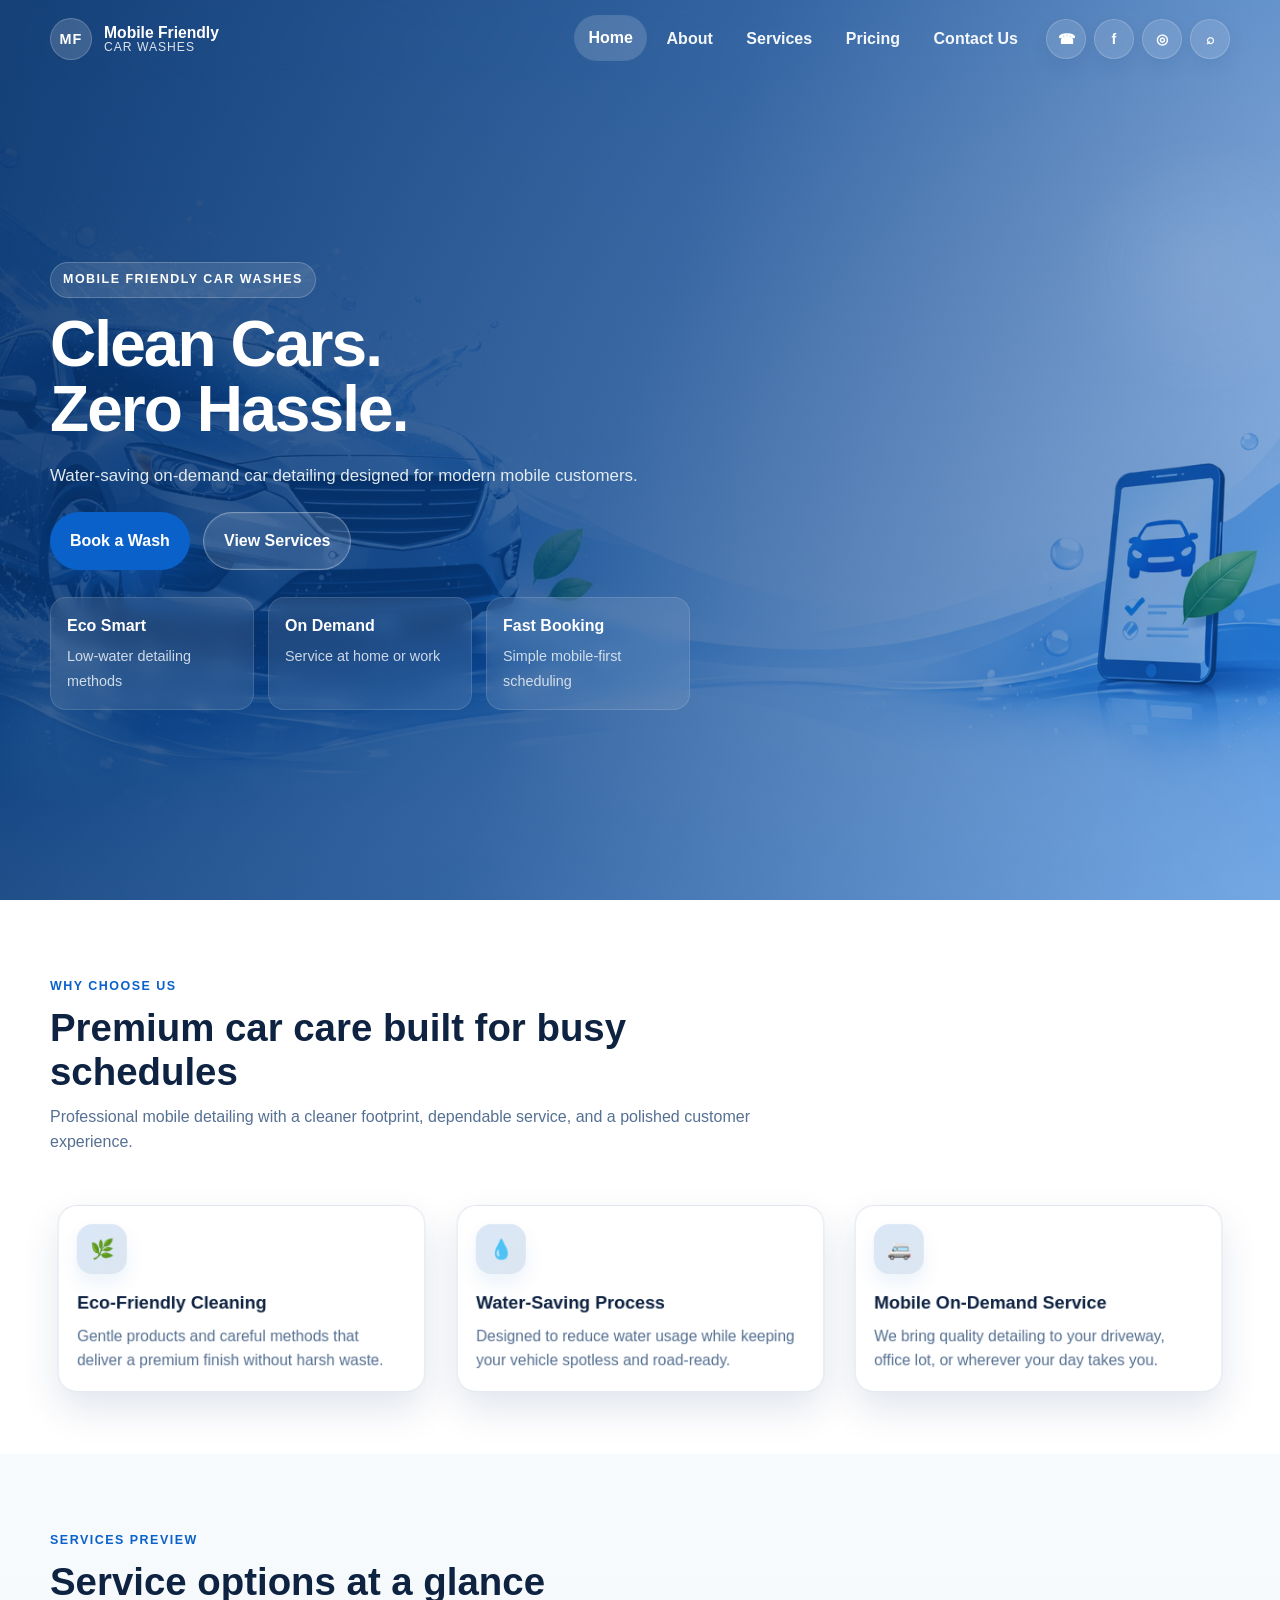
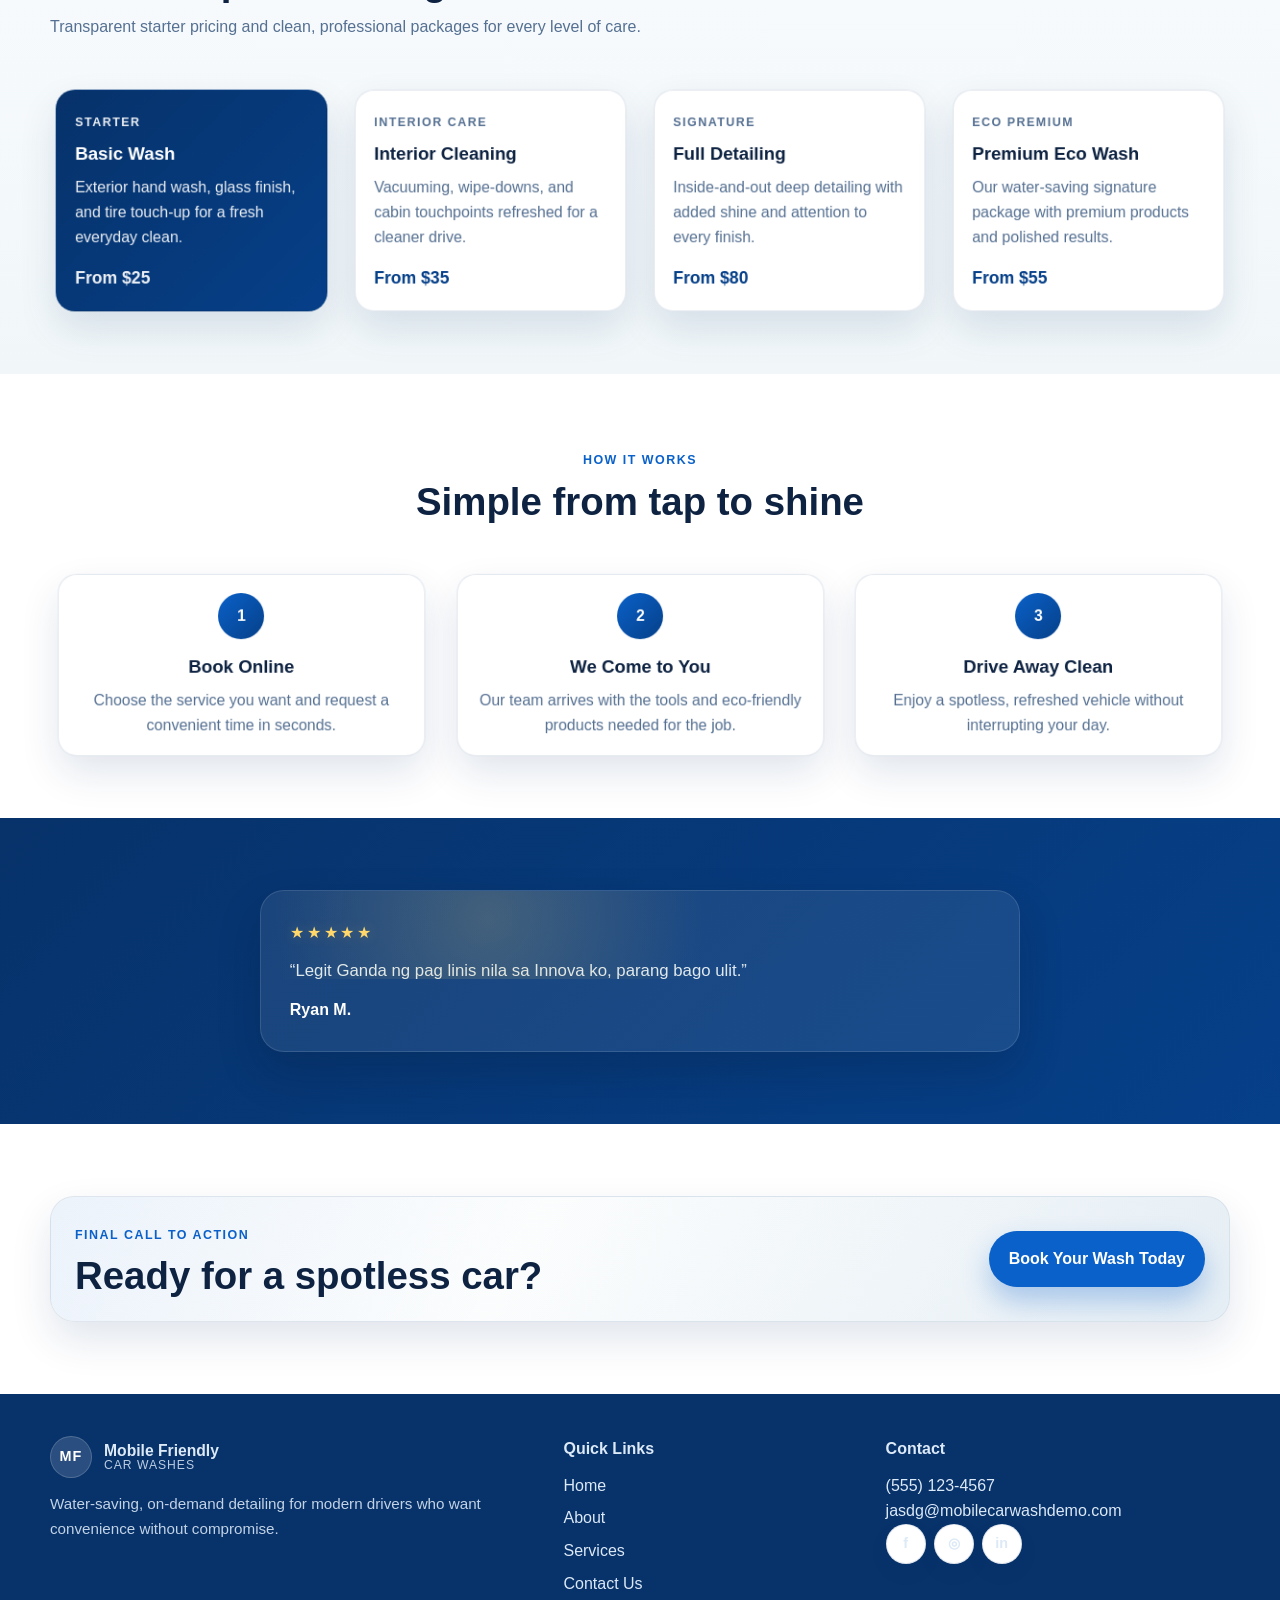
==== index.html @ 4ea5a685 "Initial commit" ====
<!DOCTYPE html>
<html lang="en">
<head>
  <meta charset="UTF-8">
  <meta name="viewport" content="width=device-width, initial-scale=1.0">
  <meta name="description" content="Mobile Friendly Car Washes offers premium, water-saving on-demand car detailing for busy mobile customers.">
  <title>Mobile Friendly Car Washes | Clean Cars. Zero Hassle.</title>
  <link rel="stylesheet" href="style.css">
</head>
<body class="home-page">
  <header class="site-header" id="siteHeader">
    <div class="container nav">
      <a class="brand" href="index.html" aria-label="Mobile Friendly Car Washes home">
        <span class="brand-mark">MF</span>
        <span class="brand-copy">
          <strong>Mobile Friendly</strong>
          <small>Car Washes</small>
        </span>
      </a>

      <button class="nav-toggle" type="button" aria-expanded="false" aria-controls="siteNav" aria-label="Toggle navigation">
        <span></span>
        <span></span>
        <span></span>
      </button>

      <div class="nav-shell">
        <nav class="nav-links" id="siteNav" aria-label="Main navigation">
          <a class="active" href="index.html">Home</a>
          <a href="about.html">About</a>
          <a href="services.html">Services</a>
          <a href="#pricing">Pricing</a>
          <a href="contact.html">Contact Us</a>
        </nav>

        <div class="top-icons" aria-label="Contact and social links">
          <a class="icon-link" href="tel:5551234567" aria-label="Call us">☎</a>
          <a class="icon-link" href="#" aria-label="Facebook">f</a>
          <a class="icon-link" href="#" aria-label="Instagram">◎</a>
          <a class="icon-link" href="#" aria-label="Search">⌕</a>
        </div>
      </div>
    </div>
  </header>

  <main>
    <section class="hero home-hero">
      <div class="container hero-layout">
        <div class="hero-content">
          <span class="eyebrow">Mobile Friendly Car Washes</span>
          <h1 class="hero-title">
            <span class="hero-title-static">Clean Cars.</span>
            <span class="hero-wipe" data-phrases="Zero Hassle.|Fresh Every Ride.|We Come to You.|Booking Made Easy." aria-live="polite">Zero Hassle.</span>
          </h1>
          <p>Water-saving on-demand car detailing designed for modern mobile customers.</p>

          <div class="button-group">
            <a class="btn btn-primary" href="contact.html">Book a Wash</a>
            <a class="btn btn-secondary" href="services.html">View Services</a>
          </div>

          <div class="hero-stats" aria-label="Service highlights">
            <div>
              <strong>Eco Smart</strong>
              <span>Low-water detailing methods</span>
            </div>
            <div>
              <strong>On Demand</strong>
              <span>Service at home or work</span>
            </div>
            <div>
              <strong>Fast Booking</strong>
              <span>Simple mobile-first scheduling</span>
            </div>
          </div>
        </div>
      </div>
    </section>

    <section class="section-block">
      <div class="container">
        <div class="section-heading">
          <span class="section-kicker">Why choose us</span>
          <h2 class="section-title">Premium car care built for busy schedules</h2>
          <p class="section-text">Professional mobile detailing with a cleaner footprint, dependable service, and a polished customer experience.</p>
        </div>

        <div class="feature-grid">
          <article class="feature-card">
            <div class="feature-icon">🌿</div>
            <h3>Eco-Friendly Cleaning</h3>
            <p>Gentle products and careful methods that deliver a premium finish without harsh waste.</p>
          </article>

          <article class="feature-card">
            <div class="feature-icon">💧</div>
            <h3>Water-Saving Process</h3>
            <p>Designed to reduce water usage while keeping your vehicle spotless and road-ready.</p>
          </article>

          <article class="feature-card">
            <div class="feature-icon">🚐</div>
            <h3>Mobile On-Demand Service</h3>
            <p>We bring quality detailing to your driveway, office lot, or wherever your day takes you.</p>
          </article>
        </div>
      </div>
    </section>

    <section class="section-block surface-muted" id="pricing">
      <div class="container">
        <div class="section-heading">
          <span class="section-kicker">Services preview</span>
          <h2 class="section-title">Service options at a glance</h2>
          <p class="section-text">Transparent starter pricing and clean, professional packages for every level of care.</p>
        </div>

        <div class="service-preview-grid">
          <article class="service-preview-card featured">
            <p class="service-label">Starter</p>
            <h3>Basic Wash</h3>
            <p>Exterior hand wash, glass finish, and tire touch-up for a fresh everyday clean.</p>
            <div class="service-price">From $25</div>
          </article>

          <article class="service-preview-card">
            <p class="service-label">Interior Care</p>
            <h3>Interior Cleaning</h3>
            <p>Vacuuming, wipe-downs, and cabin touchpoints refreshed for a cleaner drive.</p>
            <div class="service-price">From $35</div>
          </article>

          <article class="service-preview-card">
            <p class="service-label">Signature</p>
            <h3>Full Detailing</h3>
            <p>Inside-and-out deep detailing with added shine and attention to every finish.</p>
            <div class="service-price">From $80</div>
          </article>

          <article class="service-preview-card">
            <p class="service-label">Eco Premium</p>
            <h3>Premium Eco Wash</h3>
            <p>Our water-saving signature package with premium products and polished results.</p>
            <div class="service-price">From $55</div>
          </article>
        </div>
      </div>
    </section>

    <section class="section-block">
      <div class="container">
        <div class="section-heading center">
          <span class="section-kicker">How it works</span>
          <h2 class="section-title">Simple from tap to shine</h2>
        </div>

        <div class="steps-grid">
          <article class="step-card">
            <div class="step-number">1</div>
            <h3>Book Online</h3>
            <p>Choose the service you want and request a convenient time in seconds.</p>
          </article>

          <article class="step-card">
            <div class="step-number">2</div>
            <h3>We Come to You</h3>
            <p>Our team arrives with the tools and eco-friendly products needed for the job.</p>
          </article>

          <article class="step-card">
            <div class="step-number">3</div>
            <h3>Drive Away Clean</h3>
            <p>Enjoy a spotless, refreshed vehicle without interrupting your day.</p>
          </article>
        </div>
      </div>
    </section>

    <section class="section-block surface-dark">
      <div class="container">
        <div class="testimonial-panel">
          <div class="stars" aria-label="5 out of 5 stars">★★★★★</div>
          <p>“Legit Ganda ng pag linis nila sa Innova ko, parang bago ulit.”</p>
          <strong>Ryan M.</strong>
        </div>
      </div>
    </section>

    <section class="section-block">
      <div class="container">
        <div class="cta-panel">
          <div>
            <span class="section-kicker">Final call to action</span>
            <h2>Ready for a spotless car?</h2>
          </div>
          <a class="btn btn-primary" href="contact.html">Book Your Wash Today</a>
        </div>
      </div>
    </section>
  </main>

  <footer class="site-footer">
    <div class="container footer-grid footer-home-grid">
      <div class="footer-brand">
        <a class="brand brand-footer" href="index.html" aria-label="Mobile Friendly Car Washes home">
          <span class="brand-mark">MF</span>
          <span class="brand-copy">
            <strong>Mobile Friendly</strong>
            <small>Car Washes</small>
          </span>
        </a>
        <p class="small-note">Water-saving, on-demand detailing for modern drivers who want convenience without compromise.</p>
      </div>

      <div>
        <h3>Quick Links</h3>
        <ul class="footer-links">
          <li><a href="index.html">Home</a></li>
          <li><a href="about.html">About</a></li>
          <li><a href="services.html">Services</a></li>
          <li><a href="contact.html">Contact Us</a></li>
        </ul>
      </div>

      <div>
        <h3>Contact</h3>
        <p><a href="tel:5551234567">(555) 123-4567</a></p>
        <p><a href="mailto:jasdg@mobilecarwashdemo.com">jasdg@mobilecarwashdemo.com</a></p>
        <div class="footer-socials" aria-label="Social links">
          <a class="icon-link" href="#" aria-label="Facebook">f</a>
          <a class="icon-link" href="#" aria-label="Instagram">◎</a>
          <a class="icon-link" href="#" aria-label="LinkedIn">in</a>
        </div>
      </div>
    </div>
  </footer>

  <script src="script.js"></script>
</body>
</html>
---- style.css ----
:root {
  --bg: #F1F7F9;
  --soft-blue: #749DC8;
  --primary: #0A61C9;
  --primary-dark: #064089;
  --navy: #07326A;
  --text: #0e2342;
  --muted: #557092;
  --card: #ffffff;
  --border: rgba(7, 50, 106, 0.12);
  --shadow: 0 18px 40px rgba(7, 50, 106, 0.12);
  --radius: 20px;
  --shadow-strong: 0 22px 50px rgba(7, 50, 106, 0.18);
  --glow: rgba(10, 97, 201, 0.18);
  --ease-premium: cubic-bezier(0.22, 1, 0.36, 1);
  --duration-fast: 180ms;
  --duration-base: 360ms;
  --duration-slow: 720ms;
  --reveal-distance: 22px;
}

* {
  box-sizing: border-box;
  margin: 0;
  padding: 0;
}

html {
  scroll-behavior: smooth;
}

body {
  font-family: "Segoe UI", Arial, Helvetica, sans-serif;
  line-height: 1.6;
  color: var(--text);
  background: #ffffff;
  overflow-x: hidden;
}

a {
  color: inherit;
  text-decoration: none;
  transition:
    color var(--duration-base) var(--ease-premium),
    background-color var(--duration-base) var(--ease-premium),
    transform var(--duration-fast) ease,
    border-color var(--duration-base) var(--ease-premium),
    box-shadow var(--duration-base) var(--ease-premium);
}

img {
  max-width: 100%;
  display: block;
}

button,
input,
textarea {
  font: inherit;
}

button {
  border: 0;
  cursor: pointer;
}

.container {
  width: min(100% - 1.5rem, 1180px);
  margin: 0 auto;
}

main {
  overflow: hidden;
}

section {
  scroll-margin-top: 90px;
}

.load-in,
.reveal {
  opacity: 0;
  transform: translateY(var(--reveal-distance)) scale(0.985);
  transition:
    opacity var(--duration-slow) var(--ease-premium),
    transform var(--duration-slow) var(--ease-premium);
  transition-delay: var(--delay, 0ms);
  will-change: transform, opacity;
}

body.is-loaded .load-in,
.reveal.is-visible {
  opacity: 1;
  transform: translateY(0) scale(1);
}

.reveal[data-reveal="scale"] {
  transform: translateY(14px) scale(0.96);
}

@keyframes floatOrb {
  0%,
  100% {
    transform: translate3d(0, 0, 0) scale(1);
  }
  50% {
    transform: translate3d(0, -12px, 0) scale(1.03);
  }
}

@keyframes softPulse {
  0%,
  100% {
    box-shadow: 0 10px 24px rgba(255, 255, 255, 0.06);
  }
  50% {
    box-shadow: 0 16px 30px rgba(255, 255, 255, 0.12);
  }
}

@keyframes shimmerShift {
  0% {
    transform: translateX(-12%) scale(1);
    opacity: 0.12;
  }
  50% {
    transform: translateX(8%) scale(1.04);
    opacity: 0.22;
  }
  100% {
    transform: translateX(-12%) scale(1);
    opacity: 0.12;
  }
}

@keyframes heroWipeOut {
  from {
    opacity: 1;
    transform: translateY(0);
    clip-path: inset(0 0 0 0);
  }
  to {
    opacity: 0;
    transform: translateY(-6px);
    clip-path: inset(0 0 100% 0);
  }
}

@keyframes heroWipeIn {
  from {
    opacity: 0;
    transform: translateY(8px);
    clip-path: inset(100% 0 0 0);
  }
  to {
    opacity: 1;
    transform: translateY(0);
    clip-path: inset(0 0 0 0);
  }
}

.site-header {
  position: sticky;
  top: 0;
  z-index: 1000;
  background: rgba(255, 255, 255, 0.96);
  border-bottom: 1px solid var(--border);
  backdrop-filter: blur(12px);
  box-shadow: 0 0 0 rgba(0, 0, 0, 0);
  transition:
    background-color var(--duration-base) var(--ease-premium),
    border-color var(--duration-base) var(--ease-premium),
    box-shadow var(--duration-base) var(--ease-premium),
    transform var(--duration-base) var(--ease-premium);
}

.home-page .site-header {
  position: fixed;
  top: 0;
  left: 0;
  width: 100%;
  background: transparent;
  border-bottom: 1px solid transparent;
}

.home-page .site-header.is-scrolled,
.home-page .site-header.menu-open {
  background: rgba(7, 50, 106, 0.95);
  border-bottom-color: rgba(255, 255, 255, 0.08);
  box-shadow: 0 12px 30px rgba(4, 20, 46, 0.28);
}

.nav {
  display: flex;
  align-items: center;
  justify-content: space-between;
  gap: 1rem;
  padding: 1rem 0;
}

.brand {
  display: inline-flex;
  align-items: center;
  gap: 0.75rem;
  color: var(--navy);
}

.home-page .site-header:not(.is-scrolled):not(.menu-open) .brand {
  color: #ffffff;
}

.brand-mark {
  width: 42px;
  height: 42px;
  border-radius: 50%;
  display: grid;
  place-items: center;
  background: linear-gradient(135deg, var(--primary), var(--primary-dark));
  color: #ffffff;
  font-size: 0.9rem;
  font-weight: 800;
  letter-spacing: 0.08em;
}

.home-page .site-header:not(.is-scrolled):not(.menu-open) .brand-mark {
  background: rgba(255, 255, 255, 0.16);
  border: 1px solid rgba(255, 255, 255, 0.2);
}

.brand-copy {
  display: grid;
  line-height: 1.1;
}

.brand-copy strong {
  font-size: 0.98rem;
}

.brand-copy small {
  font-size: 0.76rem;
  letter-spacing: 0.08em;
  text-transform: uppercase;
  opacity: 0.85;
}

.nav-shell {
  display: flex;
  align-items: center;
  gap: 0.85rem;
}

.nav-links {
  display: flex;
  align-items: center;
  gap: 0.3rem;
}

.nav-links a {
  position: relative;
  overflow: hidden;
  padding: 0.65rem 0.9rem;
  border-radius: 999px;
  font-weight: 600;
  color: var(--navy);
}

.home-page .site-header:not(.is-scrolled):not(.menu-open) .nav-links a {
  color: rgba(255, 255, 255, 0.94);
}

.nav-links a:hover,
.nav-links a:focus,
.nav-links a.active {
  background: rgba(10, 97, 201, 0.12);
  color: var(--primary);
}

.home-page .site-header:not(.is-scrolled):not(.menu-open) .nav-links a:hover,
.home-page .site-header:not(.is-scrolled):not(.menu-open) .nav-links a:focus,
.home-page .site-header:not(.is-scrolled):not(.menu-open) .nav-links a.active {
  background: rgba(255, 255, 255, 0.16);
  color: #ffffff;
}

.brand,
.nav-links a,
.icon-link,
.nav-toggle,
.nav-toggle span {
  transition:
    color var(--duration-base) var(--ease-premium),
    background-color var(--duration-base) var(--ease-premium),
    border-color var(--duration-base) var(--ease-premium),
    box-shadow var(--duration-base) var(--ease-premium),
    transform var(--duration-fast) ease,
    opacity var(--duration-base) var(--ease-premium);
}

.nav-links a:hover,
.nav-links a:focus,
.nav-links a.active {
  transform: translateY(-1px);
  box-shadow: inset 0 0 0 1px rgba(10, 97, 201, 0.05);
}

.top-icons,
.footer-socials,
.social-links {
  display: flex;
  flex-wrap: wrap;
  gap: 0.5rem;
}

.icon-link {
  position: relative;
  overflow: hidden;
  width: 40px;
  height: 40px;
  border-radius: 50%;
  display: inline-grid;
  place-items: center;
  border: 1px solid var(--border);
  background: #ffffff;
  color: var(--navy);
  font-size: 0.9rem;
  font-weight: 700;
  box-shadow: 0 8px 18px rgba(7, 50, 106, 0.08);
}

.icon-link::after {
  content: "";
  position: absolute;
  inset: -30%;
  background: radial-gradient(circle, rgba(255, 255, 255, 0.32) 0%, transparent 58%);
  opacity: 0;
  transform: scale(0.7);
  transition: opacity var(--duration-base) var(--ease-premium), transform var(--duration-base) var(--ease-premium);
  pointer-events: none;
}

.icon-link:hover,
.icon-link:focus {
  transform: translateY(-2px) scale(1.04) rotate(-3deg);
  background: var(--primary);
  color: #ffffff;
  border-color: var(--primary);
}

.icon-link:hover::after,
.icon-link:focus::after {
  opacity: 1;
  transform: scale(1);
}

.home-page .site-header:not(.is-scrolled):not(.menu-open) .icon-link {
  background: rgba(255, 255, 255, 0.12);
  border-color: rgba(255, 255, 255, 0.18);
  color: #ffffff;
}

.nav-toggle {
  display: none;
  width: 46px;
  height: 46px;
  border-radius: 12px;
  border: 1px solid var(--border);
  background: rgba(255, 255, 255, 0.95);
  color: var(--navy);
  align-items: center;
  justify-content: center;
  flex-direction: column;
  gap: 4px;
  cursor: pointer;
  box-shadow: 0 10px 22px rgba(7, 50, 106, 0.08);
}

.home-page .site-header:not(.is-scrolled):not(.menu-open) .nav-toggle {
  background: rgba(255, 255, 255, 0.12);
  border-color: rgba(255, 255, 255, 0.2);
  color: #ffffff;
}

.nav-toggle span {
  display: block;
  width: 18px;
  height: 2px;
  border-radius: 2px;
  background: currentColor;
  transform-origin: center;
}

.site-header.menu-open .nav-toggle span:nth-child(1) {
  transform: translateY(6px) rotate(45deg);
}

.site-header.menu-open .nav-toggle span:nth-child(2) {
  opacity: 0;
}

.site-header.menu-open .nav-toggle span:nth-child(3) {
  transform: translateY(-6px) rotate(-45deg);
}

.hero {
  padding: 7rem 0 3.5rem;
}

.hero:not(.home-hero) {
  background: linear-gradient(135deg, rgba(116, 157, 200, 0.2), rgba(241, 247, 249, 1));
}

.hero h1 {
  font-size: clamp(2rem, 4vw, 3rem);
  line-height: 1.1;
  margin-bottom: 0.75rem;
}

.hero p {
  color: var(--muted);
  max-width: 620px;
}

.home-hero {
  min-height: 100vh;
  display: flex;
  align-items: center;
  position: relative;
  overflow: hidden;
  isolation: isolate;
  background:
    linear-gradient(110deg, rgba(7, 50, 106, 0.9) 0%, rgba(6, 64, 137, 0.78) 48%, rgba(10, 97, 201, 0.42) 100%),
    url("Images/Hero.png") center/cover no-repeat;
  color: #ffffff;
  padding: 8.5rem 0 4rem;
}

.home-hero::before,
.home-hero::after {
  content: "";
  position: absolute;
  border-radius: 50%;
  pointer-events: none;
  z-index: 0;
  filter: blur(2px);
  opacity: 0.45;
  animation: floatOrb 16s ease-in-out infinite;
}

.home-hero::before {
  width: 280px;
  height: 280px;
  top: 14%;
  right: -60px;
  background: radial-gradient(circle, rgba(255, 255, 255, 0.18) 0%, rgba(255, 255, 255, 0) 68%);
}

.home-hero::after {
  width: 190px;
  height: 190px;
  bottom: 10%;
  left: -40px;
  background: radial-gradient(circle, rgba(116, 157, 200, 0.32) 0%, rgba(116, 157, 200, 0) 70%);
  animation-delay: 1.2s;
}

.hero-layout {
  position: relative;
  z-index: 1;
  display: flex;
  align-items: center;
  min-height: 72vh;
}

.hero-content {
  position: relative;
  z-index: 1;
  max-width: 640px;
}

.eyebrow,
.section-kicker,
.service-label {
  display: inline-flex;
  align-items: center;
  gap: 0.4rem;
  font-size: 0.78rem;
  letter-spacing: 0.12em;
  text-transform: uppercase;
  font-weight: 700;
}

.eyebrow {
  padding: 0.45rem 0.75rem;
  border-radius: 999px;
  border: 1px solid rgba(255, 255, 255, 0.2);
  background: rgba(255, 255, 255, 0.12);
}

.home-hero h1 {
  font-size: clamp(2.55rem, 5vw, 4.5rem);
  line-height: 1.02;
  margin: 0.85rem 0 1rem;
  letter-spacing: -0.03em;
}

.hero-title-static,
.hero-wipe {
  display: block;
}

.hero-wipe {
  min-height: 1.08em;
  will-change: transform, opacity, clip-path;
}

.hero-wipe.is-wiping-out {
  animation: heroWipeOut 420ms var(--ease-premium) forwards;
}

.hero-wipe.is-wiping-in {
  animation: heroWipeIn 520ms var(--ease-premium) forwards;
}

.home-hero p {
  font-size: 1.06rem;
  color: rgba(241, 247, 249, 0.92);
  margin-bottom: 1.4rem;
}

.button-group {
  display: flex;
  flex-wrap: wrap;
  gap: 0.85rem;
}

.btn {
  position: relative;
  overflow: hidden;
  isolation: isolate;
  display: inline-flex;
  align-items: center;
  justify-content: center;
  padding: 0.95rem 1.25rem;
  border-radius: 999px;
  font-weight: 700;
  min-height: 48px;
  transition:
    transform var(--duration-fast) ease,
    box-shadow var(--duration-base) var(--ease-premium),
    background-color var(--duration-base) var(--ease-premium),
    border-color var(--duration-base) var(--ease-premium),
    filter var(--duration-base) var(--ease-premium);
}

.btn::after {
  content: "";
  position: absolute;
  inset: -35%;
  background: radial-gradient(circle, rgba(255, 255, 255, 0.32) 0%, transparent 58%);
  opacity: 0;
  transform: scale(0.75);
  transition: opacity var(--duration-base) var(--ease-premium), transform var(--duration-base) var(--ease-premium);
  pointer-events: none;
}

.btn:hover,
.btn:focus-visible {
  transform: translateY(-2px);
}

.btn:hover::after,
.btn:focus-visible::after {
  opacity: 1;
  transform: scale(1);
}

.btn:active {
  transform: translateY(1px) scale(0.98);
}

.btn-primary {
  background: var(--primary);
  color: #ffffff;
  box-shadow: 0 14px 28px rgba(10, 97, 201, 0.3);
}

.btn-primary:hover,
.btn-primary:focus-visible {
  background: var(--primary-dark);
  box-shadow: 0 18px 34px rgba(10, 97, 201, 0.34);
}

.btn-secondary {
  background: rgba(255, 255, 255, 0.12);
  border: 1px solid rgba(255, 255, 255, 0.3);
  color: #ffffff;
  box-shadow: inset 0 0 0 1px rgba(255, 255, 255, 0.06);
}

.btn-secondary:hover,
.btn-secondary:focus-visible {
  background: rgba(255, 255, 255, 0.2);
  box-shadow: 0 14px 26px rgba(7, 50, 106, 0.16);
}

.hero-stats {
  display: grid;
  grid-template-columns: repeat(3, minmax(0, 1fr));
  gap: 0.85rem;
  margin-top: 1.7rem;
}

.hero-stats div {
  position: relative;
  overflow: hidden;
  padding: 0.95rem 1rem;
  border-radius: 16px;
  background: rgba(255, 255, 255, 0.1);
  border: 1px solid rgba(255, 255, 255, 0.12);
  backdrop-filter: blur(8px);
  transition:
    transform var(--duration-base) var(--ease-premium),
    box-shadow var(--duration-base) var(--ease-premium),
    background-color var(--duration-base) var(--ease-premium);
  animation: softPulse 6.5s ease-in-out infinite;
}

.hero-stats div::before {
  content: "";
  position: absolute;
  inset: 0;
  background: linear-gradient(135deg, rgba(255, 255, 255, 0.18), transparent 60%);
  opacity: 0;
  transition: opacity var(--duration-base) var(--ease-premium);
}

.hero-stats div:hover {
  transform: translateY(-4px);
  background: rgba(255, 255, 255, 0.16);
}

.hero-stats div:hover::before {
  opacity: 1;
}

.hero-stats div:nth-child(2) {
  animation-delay: 0.8s;
}

.hero-stats div:nth-child(3) {
  animation-delay: 1.6s;
}

.hero-stats strong {
  display: block;
  margin-bottom: 0.25rem;
}

.hero-stats span {
  color: rgba(241, 247, 249, 0.82);
  font-size: 0.9rem;
}

.section-block {
  padding: 4.5rem 0;
}

.surface-muted {
  background: linear-gradient(180deg, #f8fbfd 0%, var(--bg) 100%);
}

.surface-dark {
  background: linear-gradient(135deg, var(--navy), var(--primary-dark));
}

.section-heading {
  max-width: 700px;
  margin-bottom: 2rem;
}

.section-heading.center {
  text-align: center;
  margin-left: auto;
  margin-right: auto;
}

.section-kicker,
.service-label {
  color: var(--primary);
  margin-bottom: 0.55rem;
}

.section-title {
  font-size: clamp(1.75rem, 3vw, 2.5rem);
  line-height: 1.15;
  margin-bottom: 0.6rem;
}

.section-text {
  color: var(--muted);
}

.feature-grid,
.service-preview-grid,
.steps-grid,
.cards,
.service-grid,
.team-grid,
.contact-grid,
.info-grid,
.footer-grid {
  display: grid;
  gap: 1rem;
}

.feature-card,
.service-preview-card,
.step-card,
.card,
.service-card,
.team-card,
.contact-card,
.map-placeholder,
.testimonial {
  background: var(--card);
  border: 1px solid var(--border);
  border-radius: var(--radius);
  padding: 1.2rem;
  box-shadow: var(--shadow);
}

.feature-card,
.service-preview-card,
.step-card,
.mission-card,
.contact-card,
.story-side-card,
.trust-panel,
.service-card-detailed,
.hero-note-card,
.services-hero-card {
  position: relative;
  overflow: hidden;
  transition:
    transform var(--duration-base) var(--ease-premium),
    box-shadow var(--duration-base) var(--ease-premium),
    border-color var(--duration-base) var(--ease-premium),
    background-color var(--duration-base) var(--ease-premium);
}

.feature-card::before,
.service-preview-card::before,
.step-card::before,
.mission-card::before,
.contact-card::before,
.story-side-card::before,
.trust-panel::before,
.service-card-detailed::before,
.hero-note-card::before,
.services-hero-card::before {
  content: "";
  position: absolute;
  inset: 0;
  background: linear-gradient(135deg, rgba(10, 97, 201, 0.08), transparent 55%);
  opacity: 0;
  transition: opacity var(--duration-base) var(--ease-premium);
  pointer-events: none;
}

.feature-card:hover,
.service-preview-card:hover,
.step-card:hover,
.mission-card:hover,
.contact-card:hover,
.story-side-card:hover,
.trust-panel:hover,
.service-card-detailed:hover,
.hero-note-card:hover,
.services-hero-card:hover {
  transform: translateY(-6px);
  box-shadow: var(--shadow-strong);
  border-color: rgba(10, 97, 201, 0.22);
}

.feature-card:hover::before,
.service-preview-card:hover::before,
.step-card:hover::before,
.mission-card:hover::before,
.contact-card:hover::before,
.story-side-card:hover::before,
.trust-panel:hover::before,
.service-card-detailed:hover::before,
.hero-note-card:hover::before,
.services-hero-card:hover::before {
  opacity: 1;
}

.feature-grid,
.service-preview-grid {
  grid-template-columns: repeat(auto-fit, minmax(220px, 1fr));
}

.feature-icon {
  width: 52px;
  height: 52px;
  border-radius: 16px;
  display: grid;
  place-items: center;
  margin-bottom: 0.9rem;
  background: linear-gradient(135deg, rgba(10, 97, 201, 0.15), rgba(116, 157, 200, 0.25));
  font-size: 1.25rem;
  box-shadow: 0 10px 20px rgba(10, 97, 201, 0.08);
  transition:
    transform var(--duration-base) var(--ease-premium),
    box-shadow var(--duration-base) var(--ease-premium),
    filter var(--duration-base) var(--ease-premium);
}

.feature-card:hover .feature-icon,
.mission-card:hover .feature-icon {
  transform: translateY(-2px) scale(1.06);
  box-shadow: 0 12px 24px rgba(10, 97, 201, 0.16);
}

.feature-card h3,
.service-preview-card h3,
.step-card h3,
.card h3,
.service-card h3,
.team-card h3,
.contact-card h3 {
  margin-bottom: 0.45rem;
}

.feature-card p,
.service-preview-card p,
.step-card p,
.card p,
.service-card p,
.team-card p,
.contact-card p,
.testimonial p,
li {
  color: var(--muted);
}

.service-label {
  margin-bottom: 0.45rem;
}

.service-price {
  margin-top: 1rem;
  font-size: 1.1rem;
  font-weight: 800;
  color: var(--primary-dark);
}

.service-preview-card.featured {
  background: linear-gradient(135deg, var(--navy), var(--primary-dark));
  color: #ffffff;
}

.service-preview-card.featured p,
.service-preview-card.featured .service-label,
.service-preview-card.featured .service-price {
  color: rgba(255, 255, 255, 0.92);
}

.steps-grid {
  grid-template-columns: repeat(auto-fit, minmax(220px, 1fr));
}

.step-card {
  text-align: center;
}

.step-number {
  width: 48px;
  height: 48px;
  border-radius: 50%;
  margin: 0 auto 0.85rem;
  display: grid;
  place-items: center;
  background: linear-gradient(135deg, var(--primary), var(--primary-dark));
  color: #ffffff;
  font-weight: 800;
  transition: transform var(--duration-base) var(--ease-premium), box-shadow var(--duration-base) var(--ease-premium);
}

.step-card:hover .step-number {
  transform: translateY(-2px) scale(1.06);
  box-shadow: 0 12px 24px rgba(10, 97, 201, 0.2);
}

.testimonial-panel {
  position: relative;
  overflow: hidden;
  max-width: 760px;
  margin: 0 auto;
  padding: 1.8rem;
  border-radius: 24px;
  color: #ffffff;
  background: rgba(255, 255, 255, 0.08);
  border: 1px solid rgba(255, 255, 255, 0.12);
  box-shadow: 0 20px 44px rgba(2, 15, 36, 0.18);
  transition:
    transform var(--duration-base) var(--ease-premium),
    box-shadow var(--duration-base) var(--ease-premium),
    border-color var(--duration-base) var(--ease-premium);
}

.testimonial-panel::before {
  content: "";
  position: absolute;
  inset: -20% 30% auto -10%;
  height: 120px;
  background: radial-gradient(circle, rgba(255, 215, 106, 0.18) 0%, rgba(255, 215, 106, 0) 70%);
  pointer-events: none;
  animation: shimmerShift 7s linear infinite;
}

.testimonial-panel:hover {
  transform: translateY(-4px);
  box-shadow: 0 24px 48px rgba(2, 15, 36, 0.22);
  border-color: rgba(255, 255, 255, 0.18);
}

.testimonial-panel p {
  color: rgba(241, 247, 249, 0.92);
  font-size: 1.05rem;
  margin-bottom: 0.75rem;
}

.stars {
  color: #ffd76a;
  letter-spacing: 0.18rem;
  margin-bottom: 0.8rem;
  text-shadow: 0 0 14px rgba(255, 215, 106, 0.24);
}

.cta-panel {
  position: relative;
  overflow: hidden;
  display: flex;
  align-items: center;
  justify-content: space-between;
  gap: 1rem;
  padding: 1.5rem;
  border-radius: 24px;
  background: linear-gradient(135deg, #ffffff, var(--bg));
  background-size: 140% 140%;
  border: 1px solid var(--border);
  box-shadow: var(--shadow);
  transition:
    transform var(--duration-base) var(--ease-premium),
    box-shadow var(--duration-base) var(--ease-premium),
    border-color var(--duration-base) var(--ease-premium),
    background-position var(--duration-slow) var(--ease-premium);
}

.cta-panel::before {
  content: "";
  position: absolute;
  inset: 0;
  background: linear-gradient(120deg, rgba(10, 97, 201, 0.08), transparent 40%, rgba(116, 157, 200, 0.12));
  pointer-events: none;
  animation: shimmerShift 8s linear infinite;
}

.cta-panel:hover {
  transform: translateY(-4px);
  box-shadow: var(--shadow-strong);
  border-color: rgba(10, 97, 201, 0.18);
  background-position: 100% 50%;
}

.cta-panel > * {
  position: relative;
  z-index: 1;
}

.cta-panel h2 {
  font-size: clamp(1.7rem, 3vw, 2.4rem);
  line-height: 1.1;
}

.highlight {
  background: linear-gradient(135deg, rgba(116, 157, 200, 0.16), rgba(241, 247, 249, 0.95));
  border-radius: 22px;
  padding: 1.25rem;
  border: 1px solid var(--border);
}

.highlight strong {
  color: var(--primary-dark);
}

.list {
  list-style: none;
  display: grid;
  gap: 0.75rem;
}

.list li {
  background: rgba(255, 255, 255, 0.7);
  border-radius: 12px;
  padding: 0.8rem;
  border: 1px solid var(--border);
}

.about-page {
  background: linear-gradient(180deg, #ffffff 0%, #f7fbfd 100%);
}

.about-hero {
  position: relative;
  overflow: hidden;
  isolation: isolate;
  background:
    radial-gradient(circle at top left, rgba(116, 157, 200, 0.28), transparent 0 38%),
    linear-gradient(135deg, rgba(241, 247, 249, 1) 0%, rgba(116, 157, 200, 0.18) 100%);
}

.about-hero::before {
  content: "";
  position: absolute;
  width: 240px;
  height: 240px;
  top: 16%;
  left: -70px;
  border-radius: 50%;
  background: radial-gradient(circle, rgba(255, 255, 255, 0.38) 0%, rgba(255, 255, 255, 0) 68%);
  animation: floatOrb 15s ease-in-out infinite;
}

.about-hero::after {
  content: "";
  position: absolute;
  left: -10%;
  right: -10%;
  bottom: -56px;
  height: 120px;
  background: #ffffff;
  border-radius: 50% 50% 0 0 / 100% 100% 0 0;
}

.about-hero .container {
  position: relative;
  z-index: 1;
}

.about-hero .eyebrow {
  color: var(--primary-dark);
  background: rgba(255, 255, 255, 0.72);
  border-color: rgba(10, 97, 201, 0.12);
}

.about-hero-layout,
.story-split,
.trust-grid,
.mission-grid,
.value-grid {
  display: grid;
  gap: 1rem;
}

.about-chip-row {
  display: flex;
  flex-wrap: wrap;
  gap: 0.65rem;
  margin-top: 1rem;
}

.chip {
  display: inline-flex;
  align-items: center;
  padding: 0.45rem 0.8rem;
  border-radius: 999px;
  background: rgba(10, 97, 201, 0.08);
  color: var(--primary-dark);
  border: 1px solid rgba(10, 97, 201, 0.12);
  font-size: 0.9rem;
  font-weight: 700;
}

.about-hero-visual {
  position: relative;
  min-height: 320px;
  border-radius: 30px;
  overflow: hidden;
  border: 1px solid rgba(7, 50, 106, 0.08);
  background: linear-gradient(145deg, rgba(10, 97, 201, 0.12), rgba(255, 255, 255, 0.96));
  box-shadow: var(--shadow);
}

.water-orb {
  position: absolute;
  border-radius: 50%;
  background: linear-gradient(135deg, rgba(10, 97, 201, 0.25), rgba(116, 157, 200, 0.2));
  filter: blur(1px);
  animation: floatOrb 14s ease-in-out infinite;
}

.water-orb-two {
  animation-delay: 1.1s;
}

.water-orb-one {
  width: 220px;
  height: 220px;
  top: -34px;
  right: -24px;
}

.water-orb-two {
  width: 160px;
  height: 160px;
  bottom: 78px;
  left: -24px;
}

.hero-note-card,
.story-panel,
.story-side-card,
.mission-card,
.trust-panel {
  background: var(--card);
  border: 1px solid var(--border);
  border-radius: var(--radius);
  padding: 1.25rem;
  box-shadow: var(--shadow);
}

.hero-note-card {
  position: absolute;
  left: 1rem;
  right: 1rem;
  bottom: 1rem;
  background: rgba(255, 255, 255, 0.94);
}

.hero-note-card h3 {
  color: var(--navy);
  margin-bottom: 0.75rem;
}

.mini-stat-grid {
  display: grid;
  grid-template-columns: repeat(2, minmax(0, 1fr));
  gap: 0.75rem;
}

.mini-stat-grid div {
  background: rgba(241, 247, 249, 0.92);
  border-radius: 16px;
  padding: 0.75rem;
  transition: transform var(--duration-base) var(--ease-premium), box-shadow var(--duration-base) var(--ease-premium);
}

.hero-note-card:hover .mini-stat-grid div,
.services-hero-card:hover .mini-stat-grid div {
  transform: translateY(-2px);
  box-shadow: 0 12px 22px rgba(7, 50, 106, 0.08);
}

.mini-stat-grid strong {
  display: block;
  color: var(--primary-dark);
}

.mini-stat-grid span {
  color: var(--muted);
  font-size: 0.9rem;
}

.story-panel .section-heading {
  margin-bottom: 1rem;
}

.story-panel .section-text + .section-text {
  margin-top: 0.85rem;
}

.story-side-card {
  background: linear-gradient(135deg, rgba(255, 255, 255, 0.96), rgba(241, 247, 249, 0.98));
}

.story-highlights {
  display: grid;
  gap: 0.75rem;
}

.story-highlight {
  padding: 0.9rem;
  border-radius: 16px;
  background: rgba(10, 97, 201, 0.05);
  border: 1px solid rgba(10, 97, 201, 0.08);
}

.story-highlight strong,
.trust-list strong {
  display: block;
  color: var(--primary-dark);
  margin-bottom: 0.2rem;
}

.story-highlight span,
.trust-list span,
.mission-card p {
  color: var(--muted);
}

.mission-grid {
  grid-template-columns: repeat(auto-fit, minmax(240px, 1fr));
}

.mission-card h3 {
  color: var(--primary-dark);
}

.value-grid {
  grid-template-columns: repeat(auto-fit, minmax(220px, 1fr));
}

.trust-panel {
  background: linear-gradient(135deg, #ffffff, var(--bg));
}

.trust-list {
  list-style: none;
  display: grid;
  gap: 0.75rem;
}

.trust-list li {
  background: rgba(255, 255, 255, 0.88);
  border: 1px solid var(--border);
  border-radius: 16px;
  padding: 0.85rem 0.95rem;
}

.btn-secondary-light {
  background: rgba(10, 97, 201, 0.08);
  border: 1px solid rgba(10, 97, 201, 0.15);
  color: var(--primary-dark);
}

.btn-secondary-light:hover,
.btn-secondary-light:focus {
  background: rgba(10, 97, 201, 0.14);
  color: var(--primary-dark);
}

.about-cta .button-group {
  justify-content: flex-end;
}

.services-page {
  background: linear-gradient(180deg, #ffffff 0%, #f7fbfd 100%);
}

.services-hero {
  position: relative;
  overflow: hidden;
  isolation: isolate;
  background:
    radial-gradient(circle at top right, rgba(116, 157, 200, 0.26), transparent 0 36%),
    linear-gradient(135deg, rgba(241, 247, 249, 1) 0%, rgba(116, 157, 200, 0.18) 100%);
}

.services-hero::before {
  content: "";
  position: absolute;
  width: 260px;
  height: 260px;
  top: 10%;
  right: -80px;
  border-radius: 50%;
  background: radial-gradient(circle, rgba(10, 97, 201, 0.16) 0%, rgba(10, 97, 201, 0) 70%);
  animation: floatOrb 16s ease-in-out infinite reverse;
}

.services-hero::after {
  content: "";
  position: absolute;
  left: -10%;
  right: -10%;
  bottom: -56px;
  height: 120px;
  background: #ffffff;
  border-radius: 50% 50% 0 0 / 100% 100% 0 0;
}

.services-hero .container {
  position: relative;
  z-index: 1;
}

.services-hero .eyebrow {
  color: var(--primary-dark);
  background: rgba(255, 255, 255, 0.72);
  border-color: rgba(10, 97, 201, 0.12);
}

.services-hero-layout {
  display: grid;
  gap: 1rem;
}

.services-hero-card {
  background: linear-gradient(135deg, rgba(255, 255, 255, 0.96), rgba(241, 247, 249, 0.98));
  border: 1px solid var(--border);
  border-radius: 24px;
  padding: 1.25rem;
  box-shadow: var(--shadow);
}

.services-hero-card h3 {
  color: var(--navy);
  margin-bottom: 0.75rem;
}

.services-wave-section {
  position: relative;
}

.services-wave-section::before {
  content: "";
  position: absolute;
  inset: 0;
  background:
    radial-gradient(circle at top left, rgba(116, 157, 200, 0.08), transparent 0 28%),
    radial-gradient(circle at bottom right, rgba(10, 97, 201, 0.06), transparent 0 24%);
  pointer-events: none;
}

.service-grid-detailed {
  position: relative;
  z-index: 1;
}

.service-card-detailed {
  padding: 1.25rem;
}

.service-card-inner {
  display: flex;
  align-items: flex-start;
  gap: 1rem;
}

.service-media {
  width: 58px;
  height: 58px;
  border-radius: 18px;
  flex-shrink: 0;
  display: grid;
  place-items: center;
  background: linear-gradient(135deg, rgba(10, 97, 201, 0.15), rgba(116, 157, 200, 0.25));
  font-size: 1.35rem;
  box-shadow: 0 10px 20px rgba(10, 97, 201, 0.08);
  transition: transform var(--duration-base) var(--ease-premium), box-shadow var(--duration-base) var(--ease-premium);
}

.service-card-detailed:hover .service-media {
  transform: translateY(-2px) scale(1.06);
  box-shadow: 0 12px 24px rgba(10, 97, 201, 0.16);
}

.service-copy {
  flex: 1;
}

.service-copy h3 {
  color: var(--primary-dark);
}

.service-card-highlight {
  background: linear-gradient(135deg, rgba(10, 97, 201, 0.06), rgba(255, 255, 255, 1));
}

.services-cta-panel {
  background: linear-gradient(135deg, rgba(255, 255, 255, 1), rgba(241, 247, 249, 1));
}

.price-time {
  margin-top: 0.8rem;
  display: flex;
  flex-wrap: wrap;
  gap: 0.5rem;
}

.pill {
  display: inline-block;
  background: rgba(10, 97, 201, 0.08);
  color: var(--primary-dark);
  padding: 0.35rem 0.7rem;
  border-radius: 999px;
  font-size: 0.9rem;
  font-weight: 700;
}

form {
  display: grid;
  gap: 0.9rem;
}

form > div {
  position: relative;
}

label {
  font-weight: 700;
  display: block;
  margin-bottom: 0.35rem;
  transition: color var(--duration-base) var(--ease-premium), transform var(--duration-base) var(--ease-premium);
  transform-origin: left center;
}

form > div:focus-within label,
form > div.has-value label {
  color: var(--primary-dark);
  transform: translateY(-1px);
}

input,
textarea {
  width: 100%;
  padding: 0.85rem;
  border: 1px solid rgba(116, 157, 200, 0.45);
  border-radius: 12px;
  background: #ffffff;
  transition:
    border-color var(--duration-base) var(--ease-premium),
    box-shadow var(--duration-base) var(--ease-premium),
    transform var(--duration-fast) ease,
    background-color var(--duration-base) var(--ease-premium);
}

input:hover,
textarea:hover {
  border-color: rgba(10, 97, 201, 0.34);
}

textarea {
  min-height: 120px;
  resize: vertical;
}

input:focus,
textarea:focus {
  outline: none;
  border-color: var(--primary);
  box-shadow: 0 0 0 4px rgba(10, 97, 201, 0.12), 0 12px 24px rgba(7, 50, 106, 0.08);
  background: #ffffff;
}

.map-placeholder {
  min-height: 180px;
  display: grid;
  place-items: center;
  text-align: center;
  color: var(--primary-dark);
  background: repeating-linear-gradient(
    45deg,
    rgba(241, 247, 249, 0.9),
    rgba(241, 247, 249, 0.9) 10px,
    rgba(116, 157, 200, 0.08) 10px,
    rgba(116, 157, 200, 0.08) 20px
  );
}

.social-links {
  margin-top: 0.75rem;
}

.social-links a {
  background: var(--bg);
  border: 1px solid var(--border);
  padding: 0.6rem 0.8rem;
  border-radius: 10px;
  transition:
    transform var(--duration-fast) ease,
    box-shadow var(--duration-base) var(--ease-premium),
    border-color var(--duration-base) var(--ease-premium),
    background-color var(--duration-base) var(--ease-premium);
}

.social-links a:hover,
.social-links a:focus {
  transform: translateY(-2px);
  background: #ffffff;
  box-shadow: 0 12px 22px rgba(7, 50, 106, 0.08);
  border-color: rgba(10, 97, 201, 0.18);
}

.site-footer {
  background: var(--navy);
  color: #dce9f7;
  padding: 2.6rem 0 1.4rem;
}

.site-footer h3 {
  margin-bottom: 0.7rem;
  font-size: 1rem;
}

.site-footer p,
.site-footer a,
.site-footer li {
  color: #dce9f7;
}

.footer-home-grid {
  grid-template-columns: 1.3fr 0.8fr 0.9fr;
}

.brand-footer {
  color: #ffffff;
  margin-bottom: 0.9rem;
}

.brand-footer .brand-mark {
  background: rgba(255, 255, 255, 0.14);
  border: 1px solid rgba(255, 255, 255, 0.18);
}

.footer-links {
  list-style: none;
  display: grid;
  gap: 0.45rem;
}

.footer-links a:hover,
.footer-links a:focus {
  color: #ffffff;
}

.small-note {
  font-size: 0.95rem;
  opacity: 0.88;
}

@media (prefers-reduced-motion: reduce) {
  html {
    scroll-behavior: auto;
  }

  *,
  *::before,
  *::after {
    animation-duration: 0.01ms !important;
    animation-iteration-count: 1 !important;
    transition-duration: 0.01ms !important;
  }

  .load-in,
  .reveal {
    opacity: 1 !important;
    transform: none !important;
  }
}

@media (max-width: 860px) {
  .nav-toggle {
    display: inline-flex;
  }

  .mini-stat-grid,
  .service-card-inner {
    grid-template-columns: 1fr;
  }

  .service-card-inner {
    display: grid;
  }

  .nav-shell {
    position: absolute;
    top: calc(100% + 0.15rem);
    left: 0.75rem;
    right: 0.75rem;
    padding: 1rem;
    border-radius: 18px;
    background: rgba(7, 50, 106, 0.98);
    box-shadow: 0 18px 36px rgba(2, 15, 36, 0.22);
    display: grid;
    gap: 0.85rem;
    opacity: 0;
    visibility: hidden;
    transform: translateY(-12px) scale(0.98);
    transform-origin: top center;
    transition:
      opacity var(--duration-base) var(--ease-premium),
      transform var(--duration-base) var(--ease-premium),
      visibility var(--duration-base) var(--ease-premium);
  }

  .site-header.menu-open .nav-shell {
    opacity: 1;
    visibility: visible;
    transform: translateY(0) scale(1);
  }

  .nav-links {
    flex-direction: column;
    align-items: stretch;
  }

  .nav-links a,
  .top-icons .icon-link {
    opacity: 0;
    transform: translateY(-8px);
  }

  .site-header.menu-open .nav-links a,
  .site-header.menu-open .top-icons .icon-link {
    opacity: 1;
    transform: translateY(0);
  }

  .site-header.menu-open .nav-links a:nth-child(1) { transition-delay: 40ms; }
  .site-header.menu-open .nav-links a:nth-child(2) { transition-delay: 80ms; }
  .site-header.menu-open .nav-links a:nth-child(3) { transition-delay: 120ms; }
  .site-header.menu-open .nav-links a:nth-child(4) { transition-delay: 160ms; }
  .site-header.menu-open .nav-links a:nth-child(5) { transition-delay: 200ms; }

  .site-header.menu-open .top-icons .icon-link:nth-child(1) { transition-delay: 120ms; }
  .site-header.menu-open .top-icons .icon-link:nth-child(2) { transition-delay: 160ms; }
  .site-header.menu-open .top-icons .icon-link:nth-child(3) { transition-delay: 200ms; }
  .site-header.menu-open .top-icons .icon-link:nth-child(4) { transition-delay: 240ms; }

  .nav-links a {
    width: 100%;
    color: #ffffff;
    background: rgba(255, 255, 255, 0.06);
  }

  .nav-links a:hover,
  .nav-links a:focus,
  .nav-links a.active {
    color: #ffffff;
    background: rgba(255, 255, 255, 0.16);
  }

  .top-icons {
    justify-content: flex-start;
  }

  .hero {
    padding-top: 6.5rem;
  }

  .home-hero {
    min-height: auto;
    padding: 7.5rem 0 3.5rem;
  }

  .hero-stats,
  .footer-home-grid,
  .contact-grid {
    grid-template-columns: 1fr;
  }

  .cta-panel {
    flex-direction: column;
    align-items: flex-start;
  }
}

@media (min-width: 700px) {
  .about-hero-layout,
  .story-split,
  .trust-grid,
  .services-hero-layout {
    grid-template-columns: 1.1fr 0.9fr;
  }

  .cards,
  .service-grid,
  .team-grid,
  .info-grid {
    grid-template-columns: repeat(2, 1fr);
  }

  .contact-grid {
    grid-template-columns: 1.2fr 0.8fr;
  }
}

@media (min-width: 960px) {
  .cards {
    grid-template-columns: repeat(3, 1fr);
  }

  .service-grid {
    grid-template-columns: repeat(2, 1fr);
  }

  .team-grid {
    grid-template-columns: repeat(3, 1fr);
  }
}
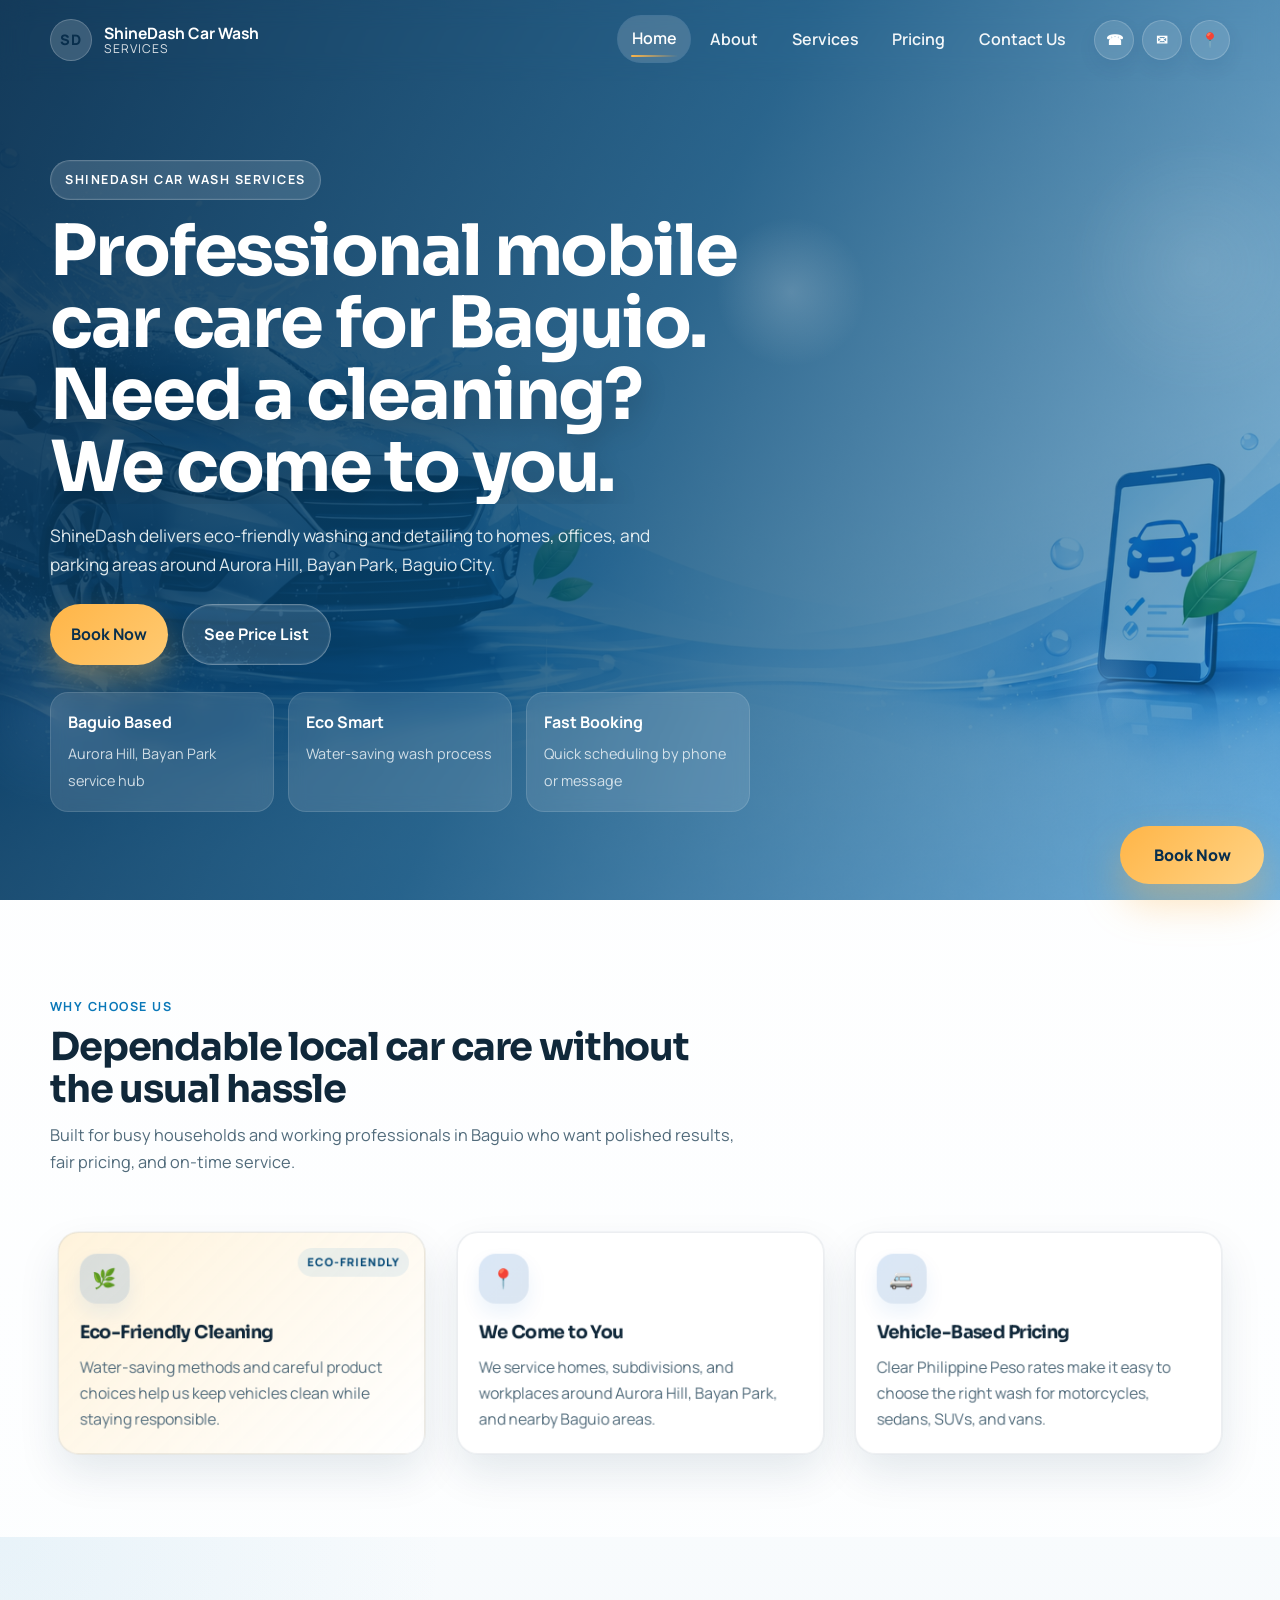
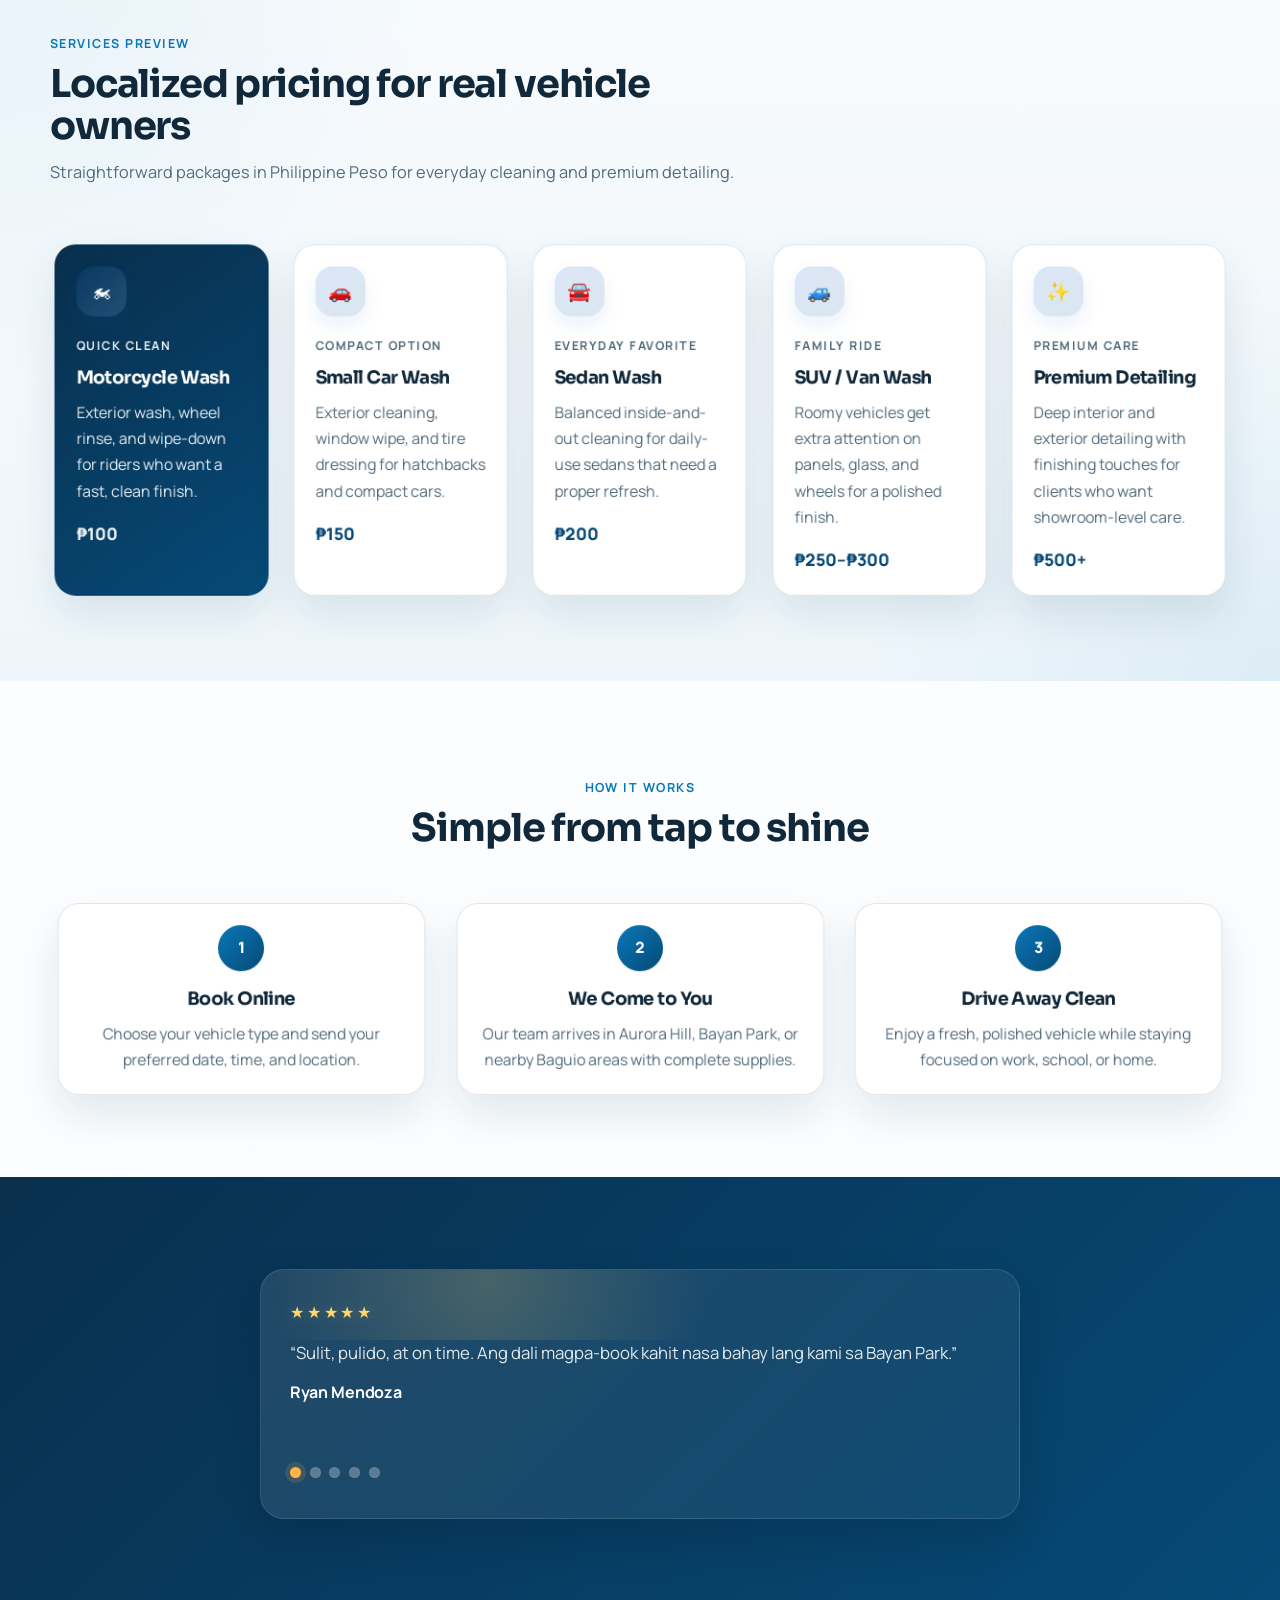
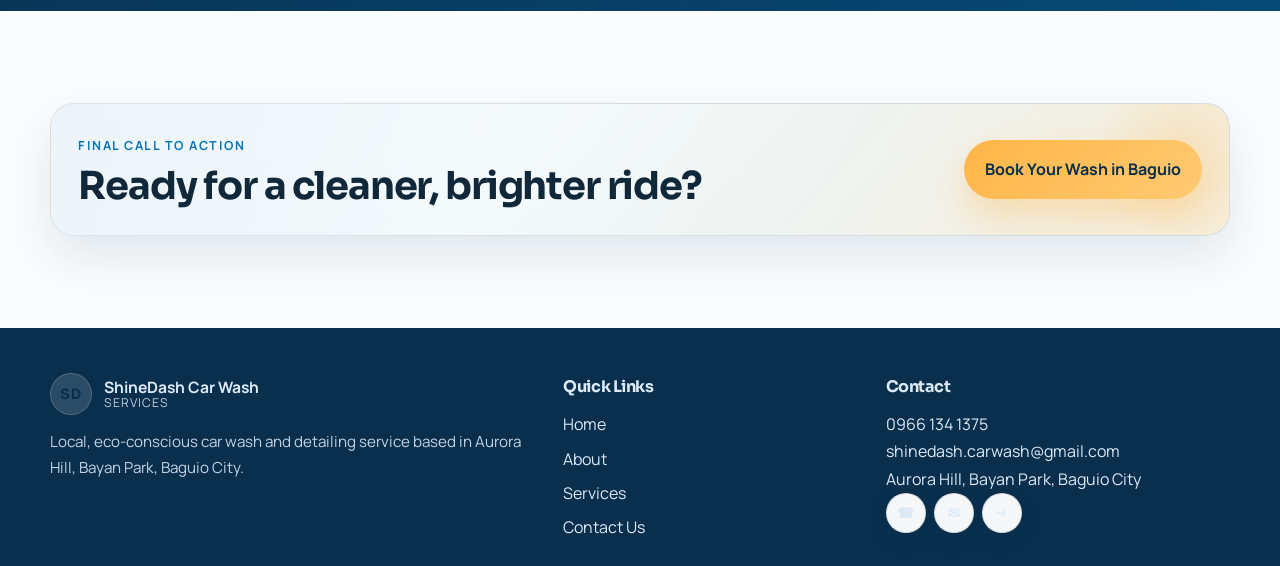
==== commit c4987d9d: "Refresh ShineDash site content and interactions" ====
--- a/index.html
+++ b/index.html
@@ -3,18 +3,26 @@
 <head>
   <meta charset="UTF-8">
   <meta name="viewport" content="width=device-width, initial-scale=1.0">
-  <meta name="description" content="Mobile Friendly Car Washes offers premium, water-saving on-demand car detailing for busy mobile customers.">
-  <title>Mobile Friendly Car Washes | Clean Cars. Zero Hassle.</title>
+  <meta name="description" content="ShineDash Car Wash Services delivers eco-friendly mobile car wash and detailing in Aurora Hill, Bayan Park, Baguio City.">
+  <title>ShineDash Car Wash Services | Mobile Car Wash in Baguio City</title>
+  <link rel="preconnect" href="https://fonts.googleapis.com">
+  <link rel="preconnect" href="https://fonts.gstatic.com" crossorigin>
+  <link href="https://fonts.googleapis.com/css2?family=Manrope:wght@400;500;600;700;800&family=Sora:wght@600;700;800&display=swap" rel="stylesheet">
   <link rel="stylesheet" href="style.css">
 </head>
 <body class="home-page">
+  <div class="page-loader" data-page-loader>
+    <div class="loader-bubble"></div>
+    <div class="loader-mark">SD</div>
+    <p>Preparing your ShineDash experience...</p>
+  </div>
   <header class="site-header" id="siteHeader">
     <div class="container nav">
-      <a class="brand" href="index.html" aria-label="Mobile Friendly Car Washes home">
-        <span class="brand-mark">MF</span>
+      <a class="brand" href="index.html" aria-label="ShineDash Car Wash Services home">
+        <span class="brand-mark">SD</span>
         <span class="brand-copy">
-          <strong>Mobile Friendly</strong>
-          <small>Car Washes</small>
+          <strong>ShineDash Car Wash</strong>
+          <small>Services</small>
         </span>
       </a>
 
@@ -33,11 +41,10 @@
           <a href="contact.html">Contact Us</a>
         </nav>
 
-        <div class="top-icons" aria-label="Contact and social links">
-          <a class="icon-link" href="tel:5551234567" aria-label="Call us">☎</a>
-          <a class="icon-link" href="#" aria-label="Facebook">f</a>
-          <a class="icon-link" href="#" aria-label="Instagram">◎</a>
-          <a class="icon-link" href="#" aria-label="Search">⌕</a>
+        <div class="top-icons" aria-label="Quick contact links">
+          <a class="icon-link" href="tel:09661341375" aria-label="Call us">☎</a>
+          <a class="icon-link" href="mailto:shinedash.carwash@gmail.com" aria-label="Email us">✉</a>
+          <a class="icon-link" href="contact.html" aria-label="View location">📍</a>
         </div>
       </div>
     </div>
@@ -47,30 +54,30 @@
     <section class="hero home-hero">
       <div class="container hero-layout">
         <div class="hero-content">
-          <span class="eyebrow">Mobile Friendly Car Washes</span>
+          <span class="eyebrow">ShineDash Car Wash Services</span>
           <h1 class="hero-title">
-            <span class="hero-title-static">Clean Cars.</span>
-            <span class="hero-wipe" data-phrases="Zero Hassle.|Fresh Every Ride.|We Come to You.|Booking Made Easy." aria-live="polite">Zero Hassle.</span>
+            <span class="hero-title-static">Professional mobile car care for Baguio.</span>
+            <span class="hero-wipe" data-phrases="Need a cleaning? We come to you.|Busy day? Let us handle your car.|No time to wash? We've got you covered.|Stay home. We’ll make your car shine.|Your car deserves better. We deliver it.|From dusty to glossy — without leaving your driveway.|Tap, book, relax — we handle the mess." aria-live="polite">Need a cleaning? We come to you.</span>
           </h1>
-          <p>Water-saving on-demand car detailing designed for modern mobile customers.</p>
+          <p>ShineDash delivers eco-friendly washing and detailing to homes, offices, and parking areas around Aurora Hill, Bayan Park, Baguio City.</p>
 
           <div class="button-group">
-            <a class="btn btn-primary" href="contact.html">Book a Wash</a>
-            <a class="btn btn-secondary" href="services.html">View Services</a>
+            <a class="btn btn-primary" href="contact.html">Book Now</a>
+            <a class="btn btn-secondary" href="#pricing">See Price List</a>
           </div>
 
           <div class="hero-stats" aria-label="Service highlights">
             <div>
-              <strong>Eco Smart</strong>
-              <span>Low-water detailing methods</span>
+              <strong>Baguio Based</strong>
+              <span>Aurora Hill, Bayan Park service hub</span>
             </div>
             <div>
-              <strong>On Demand</strong>
-              <span>Service at home or work</span>
+              <strong>Eco Smart</strong>
+              <span>Water-saving wash process</span>
             </div>
             <div>
               <strong>Fast Booking</strong>
-              <span>Simple mobile-first scheduling</span>
+              <span>Quick scheduling by phone or message</span>
             </div>
           </div>
         </div>
@@ -81,27 +88,27 @@
       <div class="container">
         <div class="section-heading">
           <span class="section-kicker">Why choose us</span>
-          <h2 class="section-title">Premium car care built for busy schedules</h2>
-          <p class="section-text">Professional mobile detailing with a cleaner footprint, dependable service, and a polished customer experience.</p>
+          <h2 class="section-title">Dependable local car care without the usual hassle</h2>
+          <p class="section-text">Built for busy households and working professionals in Baguio who want polished results, fair pricing, and on-time service.</p>
         </div>
 
         <div class="feature-grid">
-          <article class="feature-card">
+          <article class="feature-card eco-highlight">
             <div class="feature-icon">🌿</div>
             <h3>Eco-Friendly Cleaning</h3>
-            <p>Gentle products and careful methods that deliver a premium finish without harsh waste.</p>
+            <p>Water-saving methods and careful product choices help us keep vehicles clean while staying responsible.</p>
           </article>
 
           <article class="feature-card">
-            <div class="feature-icon">💧</div>
-            <h3>Water-Saving Process</h3>
-            <p>Designed to reduce water usage while keeping your vehicle spotless and road-ready.</p>
+            <div class="feature-icon">📍</div>
+            <h3>We Come to You</h3>
+            <p>We service homes, subdivisions, and workplaces around Aurora Hill, Bayan Park, and nearby Baguio areas.</p>
           </article>
 
           <article class="feature-card">
             <div class="feature-icon">🚐</div>
-            <h3>Mobile On-Demand Service</h3>
-            <p>We bring quality detailing to your driveway, office lot, or wherever your day takes you.</p>
+            <h3>Vehicle-Based Pricing</h3>
+            <p>Clear Philippine Peso rates make it easy to choose the right wash for motorcycles, sedans, SUVs, and vans.</p>
           </article>
         </div>
       </div>
@@ -111,37 +118,49 @@
       <div class="container">
         <div class="section-heading">
           <span class="section-kicker">Services preview</span>
-          <h2 class="section-title">Service options at a glance</h2>
-          <p class="section-text">Transparent starter pricing and clean, professional packages for every level of care.</p>
+          <h2 class="section-title">Localized pricing for real vehicle owners</h2>
+          <p class="section-text">Straightforward packages in Philippine Peso for everyday cleaning and premium detailing.</p>
         </div>
 
         <div class="service-preview-grid">
           <article class="service-preview-card featured">
-            <p class="service-label">Starter</p>
-            <h3>Basic Wash</h3>
-            <p>Exterior hand wash, glass finish, and tire touch-up for a fresh everyday clean.</p>
-            <div class="service-price">From $25</div>
-          </article>
-
-          <article class="service-preview-card">
-            <p class="service-label">Interior Care</p>
-            <h3>Interior Cleaning</h3>
-            <p>Vacuuming, wipe-downs, and cabin touchpoints refreshed for a cleaner drive.</p>
-            <div class="service-price">From $35</div>
-          </article>
-
-          <article class="service-preview-card">
-            <p class="service-label">Signature</p>
-            <h3>Full Detailing</h3>
-            <p>Inside-and-out deep detailing with added shine and attention to every finish.</p>
-            <div class="service-price">From $80</div>
-          </article>
-
-          <article class="service-preview-card">
-            <p class="service-label">Eco Premium</p>
-            <h3>Premium Eco Wash</h3>
-            <p>Our water-saving signature package with premium products and polished results.</p>
-            <div class="service-price">From $55</div>
+            <div class="feature-icon service-preview-icon">🏍</div>
+            <p class="service-label">Quick Clean</p>
+            <h3>Motorcycle Wash</h3>
+            <p>Exterior wash, wheel rinse, and wipe-down for riders who want a fast, clean finish.</p>
+            <div class="service-price">₱100</div>
+          </article>
+
+          <article class="service-preview-card">
+            <div class="feature-icon service-preview-icon">🚗</div>
+            <p class="service-label">Compact Option</p>
+            <h3>Small Car Wash</h3>
+            <p>Exterior cleaning, window wipe, and tire dressing for hatchbacks and compact cars.</p>
+            <div class="service-price">₱150</div>
+          </article>
+
+          <article class="service-preview-card">
+            <div class="feature-icon service-preview-icon">🚘</div>
+            <p class="service-label">Everyday Favorite</p>
+            <h3>Sedan Wash</h3>
+            <p>Balanced inside-and-out cleaning for daily-use sedans that need a proper refresh.</p>
+            <div class="service-price">₱200</div>
+          </article>
+
+          <article class="service-preview-card">
+            <div class="feature-icon service-preview-icon">🚙</div>
+            <p class="service-label">Family Ride</p>
+            <h3>SUV / Van Wash</h3>
+            <p>Roomy vehicles get extra attention on panels, glass, and wheels for a polished finish.</p>
+            <div class="service-price">₱250–₱300</div>
+          </article>
+
+          <article class="service-preview-card">
+            <div class="feature-icon service-preview-icon">✨</div>
+            <p class="service-label">Premium Care</p>
+            <h3>Premium Detailing</h3>
+            <p>Deep interior and exterior detailing with finishing touches for clients who want showroom-level care.</p>
+            <div class="service-price">₱500+</div>
           </article>
         </div>
       </div>
@@ -158,19 +177,19 @@
           <article class="step-card">
             <div class="step-number">1</div>
             <h3>Book Online</h3>
-            <p>Choose the service you want and request a convenient time in seconds.</p>
+            <p>Choose your vehicle type and send your preferred date, time, and location.</p>
           </article>
 
           <article class="step-card">
             <div class="step-number">2</div>
             <h3>We Come to You</h3>
-            <p>Our team arrives with the tools and eco-friendly products needed for the job.</p>
+            <p>Our team arrives in Aurora Hill, Bayan Park, or nearby Baguio areas with complete supplies.</p>
           </article>
 
           <article class="step-card">
             <div class="step-number">3</div>
             <h3>Drive Away Clean</h3>
-            <p>Enjoy a spotless, refreshed vehicle without interrupting your day.</p>
+            <p>Enjoy a fresh, polished vehicle while staying focused on work, school, or home.</p>
           </article>
         </div>
       </div>
@@ -178,10 +197,46 @@
 
     <section class="section-block surface-dark">
       <div class="container">
-        <div class="testimonial-panel">
-          <div class="stars" aria-label="5 out of 5 stars">★★★★★</div>
-          <p>“Legit Ganda ng pag linis nila sa Innova ko, parang bago ulit.”</p>
-          <strong>Ryan M.</strong>
+        <div class="testimonial-panel testimonial-carousel" data-review-carousel aria-label="Customer reviews">
+          <div class="testimonial-track">
+            <article class="testimonial-slide is-active" data-review-slide>
+              <div class="stars" aria-label="5 out of 5 stars">★★★★★</div>
+              <p>“Sulit, pulido, at on time. Ang dali magpa-book kahit nasa bahay lang kami sa Bayan Park.”</p>
+              <strong>Ryan Mendoza</strong>
+            </article>
+
+            <article class="testimonial-slide" data-review-slide>
+              <div class="stars" aria-label="5 out of 5 stars">★★★★★</div>
+              <p>“Malinis gumawa at very professional kausap. Sakto sa schedule ko kahit busy ang umaga.”</p>
+              <strong>Jannah Trinidad</strong>
+            </article>
+
+            <article class="testimonial-slide" data-review-slide>
+              <div class="stars" aria-label="5 out of 5 stars">★★★★★</div>
+              <p>“Super convenient ng service nila. Hindi ko na kailangan umalis, pero ang kinis pa rin ng result.”</p>
+              <strong>Lara Molina</strong>
+            </article>
+
+            <article class="testimonial-slide" data-review-slide>
+              <div class="stars" aria-label="5 out of 5 stars">★★★★★</div>
+              <p>“Solid ang interior cleaning at sulit ang presyo. Malaking tulong para sa sasakyan kong gamit araw-araw.”</p>
+              <strong>Jefferson Micu</strong>
+            </article>
+
+            <article class="testimonial-slide" data-review-slide>
+              <div class="stars" aria-label="5 out of 5 stars">★★★★★</div>
+              <p>“Magaan kausap, mabilis dumating, at maingat sa detailing. Mukhang mas presentable agad ang kotse ko.”</p>
+              <strong>Irish Palpalatoc</strong>
+            </article>
+          </div>
+
+          <div class="testimonial-dots" aria-label="Review navigation">
+            <button class="testimonial-dot is-active" type="button" aria-label="Show review 1" aria-current="true"></button>
+            <button class="testimonial-dot" type="button" aria-label="Show review 2"></button>
+            <button class="testimonial-dot" type="button" aria-label="Show review 3"></button>
+            <button class="testimonial-dot" type="button" aria-label="Show review 4"></button>
+            <button class="testimonial-dot" type="button" aria-label="Show review 5"></button>
+          </div>
         </div>
       </div>
     </section>
@@ -191,9 +246,9 @@
         <div class="cta-panel">
           <div>
             <span class="section-kicker">Final call to action</span>
-            <h2>Ready for a spotless car?</h2>
-          </div>
-          <a class="btn btn-primary" href="contact.html">Book Your Wash Today</a>
+            <h2>Ready for a cleaner, brighter ride?</h2>
+          </div>
+          <a class="btn btn-primary" href="contact.html">Book Your Wash in Baguio</a>
         </div>
       </div>
     </section>
@@ -202,14 +257,14 @@
   <footer class="site-footer">
     <div class="container footer-grid footer-home-grid">
       <div class="footer-brand">
-        <a class="brand brand-footer" href="index.html" aria-label="Mobile Friendly Car Washes home">
-          <span class="brand-mark">MF</span>
+        <a class="brand brand-footer" href="index.html" aria-label="ShineDash Car Wash Services home">
+          <span class="brand-mark">SD</span>
           <span class="brand-copy">
-            <strong>Mobile Friendly</strong>
-            <small>Car Washes</small>
+            <strong>ShineDash Car Wash</strong>
+            <small>Services</small>
           </span>
         </a>
-        <p class="small-note">Water-saving, on-demand detailing for modern drivers who want convenience without compromise.</p>
+        <p class="small-note">Eco-friendly mobile washing and detailing for customers in Aurora Hill, Bayan Park, Baguio City.</p>
       </div>
 
       <div>
@@ -224,12 +279,13 @@
 
       <div>
         <h3>Contact</h3>
-        <p><a href="tel:5551234567">(555) 123-4567</a></p>
-        <p><a href="mailto:jasdg@mobilecarwashdemo.com">jasdg@mobilecarwashdemo.com</a></p>
-        <div class="footer-socials" aria-label="Social links">
-          <a class="icon-link" href="#" aria-label="Facebook">f</a>
-          <a class="icon-link" href="#" aria-label="Instagram">◎</a>
-          <a class="icon-link" href="#" aria-label="LinkedIn">in</a>
+        <p><a href="tel:09661341375">0966 134 1375</a></p>
+        <p><a href="mailto:shinedash.carwash@gmail.com">shinedash.carwash@gmail.com</a></p>
+        <p>Aurora Hill, Bayan Park, Baguio City</p>
+        <div class="footer-socials" aria-label="Quick actions">
+          <a class="icon-link" href="tel:09661341375" aria-label="Call us">☎</a>
+          <a class="icon-link" href="mailto:shinedash.carwash@gmail.com" aria-label="Send email">✉</a>
+          <a class="icon-link" href="contact.html" aria-label="Open contact page">→</a>
         </div>
       </div>
     </div>
--- a/style.css
+++ b/style.css
@@ -1,22 +1,26 @@
 :root {
-  --bg: #F1F7F9;
-  --soft-blue: #749DC8;
-  --primary: #0A61C9;
-  --primary-dark: #064089;
-  --navy: #07326A;
-  --text: #0e2342;
-  --muted: #557092;
+  --bg: #eef6fb;
+  --soft-blue: #74b7db;
+  --primary: #0a78b8;
+  --primary-dark: #064a77;
+  --navy: #092f4d;
+  --text: #10283a;
+  --muted: #516b7b;
   --card: #ffffff;
-  --border: rgba(7, 50, 106, 0.12);
-  --shadow: 0 18px 40px rgba(7, 50, 106, 0.12);
-  --radius: 20px;
-  --shadow-strong: 0 22px 50px rgba(7, 50, 106, 0.18);
-  --glow: rgba(10, 97, 201, 0.18);
+  --accent: #ffb547;
+  --accent-soft: #fff2d8;
+  --border: rgba(9, 47, 77, 0.12);
+  --shadow: 0 20px 44px rgba(9, 47, 77, 0.1);
+  --radius: 22px;
+  --shadow-strong: 0 28px 60px rgba(9, 47, 77, 0.16);
+  --glow: rgba(10, 120, 184, 0.18);
   --ease-premium: cubic-bezier(0.22, 1, 0.36, 1);
   --duration-fast: 180ms;
   --duration-base: 360ms;
   --duration-slow: 720ms;
   --reveal-distance: 22px;
+  --font-body: "Manrope", "Segoe UI", sans-serif;
+  --font-heading: "Sora", "Segoe UI", sans-serif;
 }
 
 * {
@@ -30,11 +34,19 @@
 }
 
 body {
-  font-family: "Segoe UI", Arial, Helvetica, sans-serif;
-  line-height: 1.6;
+  font-family: var(--font-body);
+  line-height: 1.7;
   color: var(--text);
-  background: #ffffff;
+  background: linear-gradient(180deg, #ffffff 0%, #f9fcfe 100%);
   overflow-x: hidden;
+}
+
+h1,
+h2,
+h3,
+h4 {
+  font-family: var(--font-heading);
+  letter-spacing: -0.03em;
 }
 
 a {
@@ -69,6 +81,54 @@
   margin: 0 auto;
 }
 
+.page-loader {
+  position: fixed;
+  inset: 0;
+  z-index: 2000;
+  display: grid;
+  place-items: center;
+  gap: 0.85rem;
+  background: radial-gradient(circle at top, rgba(116, 183, 219, 0.22), transparent 32%), linear-gradient(135deg, rgba(9, 47, 77, 0.96), rgba(6, 74, 119, 0.95));
+  color: #ffffff;
+  text-align: center;
+  transition: opacity 420ms var(--ease-premium), visibility 420ms var(--ease-premium);
+}
+
+.page-loader.is-hidden {
+  opacity: 0;
+  visibility: hidden;
+}
+
+.loader-bubble {
+  width: 96px;
+  height: 96px;
+  border-radius: 50%;
+  border: 1px solid rgba(255, 255, 255, 0.16);
+  background: radial-gradient(circle, rgba(255, 255, 255, 0.2) 0%, rgba(255, 255, 255, 0.03) 64%, transparent 70%);
+  animation: floatOrb 2.8s ease-in-out infinite;
+}
+
+.loader-mark {
+  position: absolute;
+  width: 60px;
+  height: 60px;
+  border-radius: 50%;
+  display: grid;
+  place-items: center;
+  background: linear-gradient(135deg, var(--accent), #ffd487);
+  color: var(--navy);
+  font-family: var(--font-heading);
+  font-weight: 800;
+  letter-spacing: 0.08em;
+  box-shadow: 0 18px 38px rgba(0, 0, 0, 0.18);
+}
+
+.page-loader p {
+  margin-top: 5.75rem;
+  font-size: 0.98rem;
+  color: rgba(255, 255, 255, 0.86);
+}
+
 main {
   overflow: hidden;
 }
@@ -133,6 +193,21 @@
   }
 }
 
+@keyframes bubbleDrift {
+  0% {
+    transform: translate3d(0, 0, 0) scale(1);
+    opacity: 0.2;
+  }
+  50% {
+    transform: translate3d(16px, -22px, 0) scale(1.08);
+    opacity: 0.34;
+  }
+  100% {
+    transform: translate3d(0, 0, 0) scale(1);
+    opacity: 0.2;
+  }
+}
+
 @keyframes heroWipeOut {
   from {
     opacity: 1;
@@ -163,7 +238,7 @@
   position: sticky;
   top: 0;
   z-index: 1000;
-  background: rgba(255, 255, 255, 0.96);
+  background: rgba(255, 255, 255, 0.92);
   border-bottom: 1px solid var(--border);
   backdrop-filter: blur(12px);
   box-shadow: 0 0 0 rgba(0, 0, 0, 0);
@@ -185,7 +260,7 @@
 
 .home-page .site-header.is-scrolled,
 .home-page .site-header.menu-open {
-  background: rgba(7, 50, 106, 0.95);
+  background: rgba(9, 47, 77, 0.95);
   border-bottom-color: rgba(255, 255, 255, 0.08);
   box-shadow: 0 12px 30px rgba(4, 20, 46, 0.28);
 }
@@ -215,8 +290,8 @@
   border-radius: 50%;
   display: grid;
   place-items: center;
-  background: linear-gradient(135deg, var(--primary), var(--primary-dark));
-  color: #ffffff;
+  background: linear-gradient(135deg, var(--accent), #ffd487 68%, #fff1d1);
+  color: var(--navy);
   font-size: 0.9rem;
   font-weight: 800;
   letter-spacing: 0.08em;
@@ -264,6 +339,20 @@
   color: var(--navy);
 }
 
+.nav-links a::after {
+  content: "";
+  position: absolute;
+  left: 0.85rem;
+  right: 0.85rem;
+  bottom: 0.35rem;
+  height: 2px;
+  border-radius: 999px;
+  background: linear-gradient(90deg, var(--accent), rgba(255, 181, 71, 0));
+  transform: scaleX(0);
+  transform-origin: left center;
+  transition: transform var(--duration-base) var(--ease-premium);
+}
+
 .home-page .site-header:not(.is-scrolled):not(.menu-open) .nav-links a {
   color: rgba(255, 255, 255, 0.94);
 }
@@ -273,6 +362,12 @@
 .nav-links a.active {
   background: rgba(10, 97, 201, 0.12);
   color: var(--primary);
+}
+
+.nav-links a:hover::after,
+.nav-links a:focus::after,
+.nav-links a.active::after {
+  transform: scaleX(1);
 }
 
 .home-page .site-header:not(.is-scrolled):not(.menu-open) .nav-links a:hover,
@@ -320,7 +415,7 @@
   display: inline-grid;
   place-items: center;
   border: 1px solid var(--border);
-  background: #ffffff;
+  background: rgba(255, 255, 255, 0.96);
   color: var(--navy);
   font-size: 0.9rem;
   font-weight: 700;
@@ -341,9 +436,9 @@
 .icon-link:hover,
 .icon-link:focus {
   transform: translateY(-2px) scale(1.04) rotate(-3deg);
-  background: var(--primary);
+  background: linear-gradient(135deg, var(--primary), var(--primary-dark));
   color: #ffffff;
-  border-color: var(--primary);
+  border-color: transparent;
 }
 
 .icon-link:hover::after,
@@ -402,7 +497,7 @@
 }
 
 .hero {
-  padding: 7rem 0 3.5rem;
+  padding: 7.5rem 0 4rem;
 }
 
 .hero:not(.home-hero) {
@@ -410,14 +505,15 @@
 }
 
 .hero h1 {
-  font-size: clamp(2rem, 4vw, 3rem);
-  line-height: 1.1;
-  margin-bottom: 0.75rem;
+  font-size: clamp(2.1rem, 4vw, 3.2rem);
+  line-height: 1.03;
+  margin-bottom: 0.9rem;
 }
 
 .hero p {
   color: var(--muted);
   max-width: 620px;
+  font-size: 1.03rem;
 }
 
 .home-hero {
@@ -428,7 +524,7 @@
   overflow: hidden;
   isolation: isolate;
   background:
-    linear-gradient(110deg, rgba(7, 50, 106, 0.9) 0%, rgba(6, 64, 137, 0.78) 48%, rgba(10, 97, 201, 0.42) 100%),
+    linear-gradient(115deg, rgba(9, 47, 77, 0.92) 0%, rgba(6, 74, 119, 0.84) 48%, rgba(10, 120, 184, 0.46) 100%),
     url("Images/Hero.png") center/cover no-repeat;
   color: #ffffff;
   padding: 8.5rem 0 4rem;
@@ -441,8 +537,8 @@
   border-radius: 50%;
   pointer-events: none;
   z-index: 0;
-  filter: blur(2px);
-  opacity: 0.45;
+  filter: blur(1px);
+  opacity: 0.5;
   animation: floatOrb 16s ease-in-out infinite;
 }
 
@@ -463,6 +559,31 @@
   animation-delay: 1.2s;
 }
 
+.home-hero .hero-layout::before,
+.home-hero .hero-layout::after {
+  content: "";
+  position: absolute;
+  border-radius: 50%;
+  background: radial-gradient(circle, rgba(255, 255, 255, 0.18) 0%, rgba(255, 255, 255, 0) 66%);
+  pointer-events: none;
+  animation: bubbleDrift 12s ease-in-out infinite;
+}
+
+.home-hero .hero-layout::before {
+  width: 160px;
+  height: 160px;
+  top: 8%;
+  left: 56%;
+}
+
+.home-hero .hero-layout::after {
+  width: 110px;
+  height: 110px;
+  right: 6%;
+  bottom: 12%;
+  animation-delay: 1.8s;
+}
+
 .hero-layout {
   position: relative;
   z-index: 1;
@@ -474,7 +595,7 @@
 .hero-content {
   position: relative;
   z-index: 1;
-  max-width: 640px;
+  max-width: 700px;
 }
 
 .eyebrow,
@@ -490,16 +611,17 @@
 }
 
 .eyebrow {
-  padding: 0.45rem 0.75rem;
+  padding: 0.52rem 0.9rem;
   border-radius: 999px;
   border: 1px solid rgba(255, 255, 255, 0.2);
-  background: rgba(255, 255, 255, 0.12);
+  background: rgba(255, 255, 255, 0.14);
+  box-shadow: inset 0 0 0 1px rgba(255, 255, 255, 0.04);
 }
 
 .home-hero h1 {
-  font-size: clamp(2.55rem, 5vw, 4.5rem);
+  font-size: clamp(2.8rem, 5.5vw, 5rem);
   line-height: 1.02;
-  margin: 0.85rem 0 1rem;
+  margin: 1rem 0 1.1rem;
   letter-spacing: -0.03em;
 }
 
@@ -511,6 +633,8 @@
 .hero-wipe {
   min-height: 1.08em;
   will-change: transform, opacity, clip-path;
+  color: #ffffff;
+  text-shadow: 0 10px 28px rgba(0, 0, 0, 0.2);
 }
 
 .hero-wipe.is-wiping-out {
@@ -522,9 +646,9 @@
 }
 
 .home-hero p {
-  font-size: 1.06rem;
+  font-size: 1.08rem;
   color: rgba(241, 247, 249, 0.92);
-  margin-bottom: 1.4rem;
+  margin-bottom: 1.55rem;
 }
 
 .button-group {
@@ -540,7 +664,7 @@
   display: inline-flex;
   align-items: center;
   justify-content: center;
-  padding: 0.95rem 1.25rem;
+  padding: 0.98rem 1.32rem;
   border-radius: 999px;
   font-weight: 700;
   min-height: 48px;
@@ -579,20 +703,20 @@
 }
 
 .btn-primary {
-  background: var(--primary);
-  color: #ffffff;
-  box-shadow: 0 14px 28px rgba(10, 97, 201, 0.3);
+  background: linear-gradient(135deg, var(--accent), #ffca72);
+  color: var(--navy);
+  box-shadow: 0 16px 32px rgba(255, 181, 71, 0.32);
 }
 
 .btn-primary:hover,
 .btn-primary:focus-visible {
-  background: var(--primary-dark);
-  box-shadow: 0 18px 34px rgba(10, 97, 201, 0.34);
+  background: linear-gradient(135deg, #ffca72, #ffdca2);
+  box-shadow: 0 20px 36px rgba(255, 181, 71, 0.4);
 }
 
 .btn-secondary {
   background: rgba(255, 255, 255, 0.12);
-  border: 1px solid rgba(255, 255, 255, 0.3);
+  border: 1px solid rgba(255, 255, 255, 0.28);
   color: #ffffff;
   box-shadow: inset 0 0 0 1px rgba(255, 255, 255, 0.06);
 }
@@ -613,9 +737,9 @@
 .hero-stats div {
   position: relative;
   overflow: hidden;
-  padding: 0.95rem 1rem;
-  border-radius: 16px;
-  background: rgba(255, 255, 255, 0.1);
+  padding: 1rem 1.05rem;
+  border-radius: 18px;
+  background: rgba(255, 255, 255, 0.12);
   border: 1px solid rgba(255, 255, 255, 0.12);
   backdrop-filter: blur(8px);
   transition:
@@ -662,11 +786,20 @@
 }
 
 .section-block {
-  padding: 4.5rem 0;
+  padding: clamp(4.25rem, 8vw, 5.75rem) 0;
 }
 
 .surface-muted {
+  position: relative;
   background: linear-gradient(180deg, #f8fbfd 0%, var(--bg) 100%);
+}
+
+.surface-muted::before {
+  content: "";
+  position: absolute;
+  inset: 0;
+  background: radial-gradient(circle at top left, rgba(116, 183, 219, 0.12), transparent 30%), radial-gradient(circle at bottom right, rgba(10, 120, 184, 0.08), transparent 28%);
+  pointer-events: none;
 }
 
 .surface-dark {
@@ -675,7 +808,7 @@
 
 .section-heading {
   max-width: 700px;
-  margin-bottom: 2rem;
+  margin-bottom: 2.25rem;
 }
 
 .section-heading.center {
@@ -691,13 +824,14 @@
 }
 
 .section-title {
-  font-size: clamp(1.75rem, 3vw, 2.5rem);
-  line-height: 1.15;
-  margin-bottom: 0.6rem;
+  font-size: clamp(1.9rem, 3vw, 2.8rem);
+  line-height: 1.1;
+  margin-bottom: 0.7rem;
 }
 
 .section-text {
   color: var(--muted);
+  font-size: 1.02rem;
 }
 
 .feature-grid,
@@ -725,7 +859,7 @@
   background: var(--card);
   border: 1px solid var(--border);
   border-radius: var(--radius);
-  padding: 1.2rem;
+  padding: 1.35rem;
   box-shadow: var(--shadow);
 }
 
@@ -800,10 +934,14 @@
   grid-template-columns: repeat(auto-fit, minmax(220px, 1fr));
 }
 
+.service-preview-grid {
+  align-items: stretch;
+}
+
 .feature-icon {
   width: 52px;
   height: 52px;
-  border-radius: 16px;
+  border-radius: 18px;
   display: grid;
   place-items: center;
   margin-bottom: 0.9rem;
@@ -816,6 +954,29 @@
     filter var(--duration-base) var(--ease-premium);
 }
 
+.service-preview-icon {
+  margin-bottom: 1rem;
+}
+
+.eco-highlight {
+  background: linear-gradient(135deg, rgba(255, 242, 216, 0.9), rgba(255, 255, 255, 1));
+}
+
+.eco-highlight::after {
+  content: "Eco-friendly";
+  position: absolute;
+  top: 1rem;
+  right: 1rem;
+  padding: 0.32rem 0.62rem;
+  border-radius: 999px;
+  background: rgba(10, 120, 184, 0.08);
+  color: var(--primary-dark);
+  font-size: 0.74rem;
+  font-weight: 800;
+  letter-spacing: 0.08em;
+  text-transform: uppercase;
+}
+
 .feature-card:hover .feature-icon,
 .mission-card:hover .feature-icon {
   transform: translateY(-2px) scale(1.06);
@@ -856,7 +1017,7 @@
 }
 
 .service-preview-card.featured {
-  background: linear-gradient(135deg, var(--navy), var(--primary-dark));
+  background: linear-gradient(145deg, var(--navy), var(--primary-dark));
   color: #ffffff;
 }
 
@@ -900,7 +1061,7 @@
   padding: 1.8rem;
   border-radius: 24px;
   color: #ffffff;
-  background: rgba(255, 255, 255, 0.08);
+  background: linear-gradient(135deg, rgba(255, 255, 255, 0.1), rgba(255, 255, 255, 0.04));
   border: 1px solid rgba(255, 255, 255, 0.12);
   box-shadow: 0 20px 44px rgba(2, 15, 36, 0.18);
   transition:
@@ -931,6 +1092,74 @@
   margin-bottom: 0.75rem;
 }
 
+.testimonial-carousel {
+  min-height: 250px;
+  cursor: pointer;
+}
+
+.testimonial-track {
+  position: relative;
+  min-height: 150px;
+}
+
+.testimonial-slide {
+  position: absolute;
+  inset: 0;
+  opacity: 0;
+  transform: translateY(14px);
+  pointer-events: none;
+  transition:
+    opacity 420ms var(--ease-premium),
+    transform 420ms var(--ease-premium);
+}
+
+.testimonial-slide.is-active {
+  opacity: 1;
+  transform: translateY(0);
+  pointer-events: auto;
+}
+
+.testimonial-slide strong {
+  display: inline-block;
+  font-size: 1rem;
+  letter-spacing: -0.01em;
+}
+
+.testimonial-dots {
+  position: relative;
+  z-index: 1;
+  display: flex;
+  align-items: center;
+  gap: 0.55rem;
+  margin-top: 1.15rem;
+}
+
+.testimonial-dot {
+  width: 11px;
+  height: 11px;
+  padding: 0;
+  border-radius: 50%;
+  border: 0;
+  cursor: pointer;
+  background: rgba(255, 255, 255, 0.28);
+  box-shadow: inset 0 0 0 1px rgba(255, 255, 255, 0.08);
+  transition:
+    transform var(--duration-fast) ease,
+    background-color var(--duration-base) var(--ease-premium),
+    box-shadow var(--duration-base) var(--ease-premium);
+}
+
+.testimonial-dot:hover,
+.testimonial-dot:focus-visible {
+  transform: scale(1.08);
+  background: rgba(255, 255, 255, 0.5);
+}
+
+.testimonial-dot.is-active {
+  background: var(--accent);
+  box-shadow: 0 0 0 5px rgba(255, 181, 71, 0.14);
+}
+
 .stars {
   color: #ffd76a;
   letter-spacing: 0.18rem;
@@ -945,9 +1174,9 @@
   align-items: center;
   justify-content: space-between;
   gap: 1rem;
-  padding: 1.5rem;
+  padding: 1.7rem;
   border-radius: 24px;
-  background: linear-gradient(135deg, #ffffff, var(--bg));
+  background: linear-gradient(135deg, #ffffff, #eef7fb 45%, #fdf4e3 100%);
   background-size: 140% 140%;
   border: 1px solid var(--border);
   box-shadow: var(--shadow);
@@ -962,9 +1191,21 @@
   content: "";
   position: absolute;
   inset: 0;
-  background: linear-gradient(120deg, rgba(10, 97, 201, 0.08), transparent 40%, rgba(116, 157, 200, 0.12));
+  background: linear-gradient(120deg, rgba(10, 120, 184, 0.08), transparent 40%, rgba(255, 181, 71, 0.14));
   pointer-events: none;
   animation: shimmerShift 8s linear infinite;
+}
+
+.cta-panel::after {
+  content: "";
+  position: absolute;
+  right: -40px;
+  top: -40px;
+  width: 180px;
+  height: 180px;
+  border-radius: 50%;
+  background: radial-gradient(circle, rgba(255, 181, 71, 0.2) 0%, rgba(255, 181, 71, 0) 68%);
+  pointer-events: none;
 }
 
 .cta-panel:hover {
@@ -1009,6 +1250,10 @@
 }
 
 .about-page {
+  background: linear-gradient(180deg, #ffffff 0%, #f7fbfd 100%);
+}
+
+.contact-page {
   background: linear-gradient(180deg, #ffffff 0%, #f7fbfd 100%);
 }
 
@@ -1313,6 +1558,35 @@
   border-radius: 24px;
   padding: 1.25rem;
   box-shadow: var(--shadow);
+}
+
+.contact-hero {
+  position: relative;
+  overflow: hidden;
+  isolation: isolate;
+  background: radial-gradient(circle at top left, rgba(116, 183, 219, 0.22), transparent 0 36%), linear-gradient(135deg, rgba(241, 247, 249, 1) 0%, rgba(116, 183, 219, 0.16) 100%);
+}
+
+.contact-hero::after {
+  content: "";
+  position: absolute;
+  left: -10%;
+  right: -10%;
+  bottom: -56px;
+  height: 120px;
+  background: #ffffff;
+  border-radius: 50% 50% 0 0 / 100% 100% 0 0;
+}
+
+.contact-hero-layout {
+  position: relative;
+  z-index: 1;
+  display: grid;
+  gap: 1rem;
+}
+
+.contact-hero-card {
+  align-self: end;
 }
 
 .services-hero-card h3 {
@@ -1376,7 +1650,7 @@
 }
 
 .service-card-highlight {
-  background: linear-gradient(135deg, rgba(10, 97, 201, 0.06), rgba(255, 255, 255, 1));
+  background: linear-gradient(135deg, rgba(10, 120, 184, 0.08), rgba(255, 244, 225, 0.88), rgba(255, 255, 255, 1));
 }
 
 .services-cta-panel {
@@ -1402,7 +1676,7 @@
 
 form {
   display: grid;
-  gap: 0.9rem;
+  gap: 1rem;
 }
 
 form > div {
@@ -1426,9 +1700,9 @@
 input,
 textarea {
   width: 100%;
-  padding: 0.85rem;
+  padding: 0.92rem 0.95rem;
   border: 1px solid rgba(116, 157, 200, 0.45);
-  border-radius: 12px;
+  border-radius: 14px;
   background: #ffffff;
   transition:
     border-color var(--duration-base) var(--ease-premium),
@@ -1461,13 +1735,12 @@
   place-items: center;
   text-align: center;
   color: var(--primary-dark);
-  background: repeating-linear-gradient(
-    45deg,
-    rgba(241, 247, 249, 0.9),
-    rgba(241, 247, 249, 0.9) 10px,
-    rgba(116, 157, 200, 0.08) 10px,
-    rgba(116, 157, 200, 0.08) 20px
-  );
+  background: linear-gradient(135deg, rgba(255, 255, 255, 0.98), rgba(238, 246, 251, 1));
+}
+
+.map-placeholder strong {
+  display: block;
+  margin-bottom: 0.4rem;
 }
 
 .social-links {
@@ -1475,7 +1748,7 @@
 }
 
 .social-links a {
-  background: var(--bg);
+  background: rgba(10, 120, 184, 0.06);
   border: 1px solid var(--border);
   padding: 0.6rem 0.8rem;
   border-radius: 10px;
@@ -1497,7 +1770,7 @@
 .site-footer {
   background: var(--navy);
   color: #dce9f7;
-  padding: 2.6rem 0 1.4rem;
+  padding: 2.8rem 0 1.5rem;
 }
 
 .site-footer h3 {
@@ -1539,6 +1812,30 @@
 .small-note {
   font-size: 0.95rem;
   opacity: 0.88;
+}
+
+.floating-book-btn {
+  position: fixed;
+  right: 1rem;
+  bottom: 1rem;
+  z-index: 1100;
+  display: inline-flex;
+  align-items: center;
+  justify-content: center;
+  min-width: 144px;
+  min-height: 54px;
+  padding: 0.95rem 1.15rem;
+  border-radius: 999px;
+  background: linear-gradient(135deg, var(--accent), #ffd487);
+  color: var(--navy);
+  font-weight: 800;
+  box-shadow: 0 20px 38px rgba(255, 181, 71, 0.36);
+}
+
+.floating-book-btn:hover,
+.floating-book-btn:focus {
+  transform: translateY(-3px);
+  box-shadow: 0 24px 42px rgba(255, 181, 71, 0.42);
 }
 
 @media (prefers-reduced-motion: reduce) {
@@ -1658,13 +1955,24 @@
 
   .hero-stats,
   .footer-home-grid,
-  .contact-grid {
+  .contact-grid,
+  .contact-hero-layout {
     grid-template-columns: 1fr;
   }
 
   .cta-panel {
     flex-direction: column;
     align-items: flex-start;
+  }
+
+  .testimonial-carousel {
+    min-height: 290px;
+  }
+
+  .floating-book-btn {
+    right: 0.85rem;
+    bottom: 0.85rem;
+    min-width: 132px;
   }
 }
 
@@ -1672,7 +1980,8 @@
   .about-hero-layout,
   .story-split,
   .trust-grid,
-  .services-hero-layout {
+  .services-hero-layout,
+  .contact-hero-layout {
     grid-template-columns: 1.1fr 0.9fr;
   }
 
